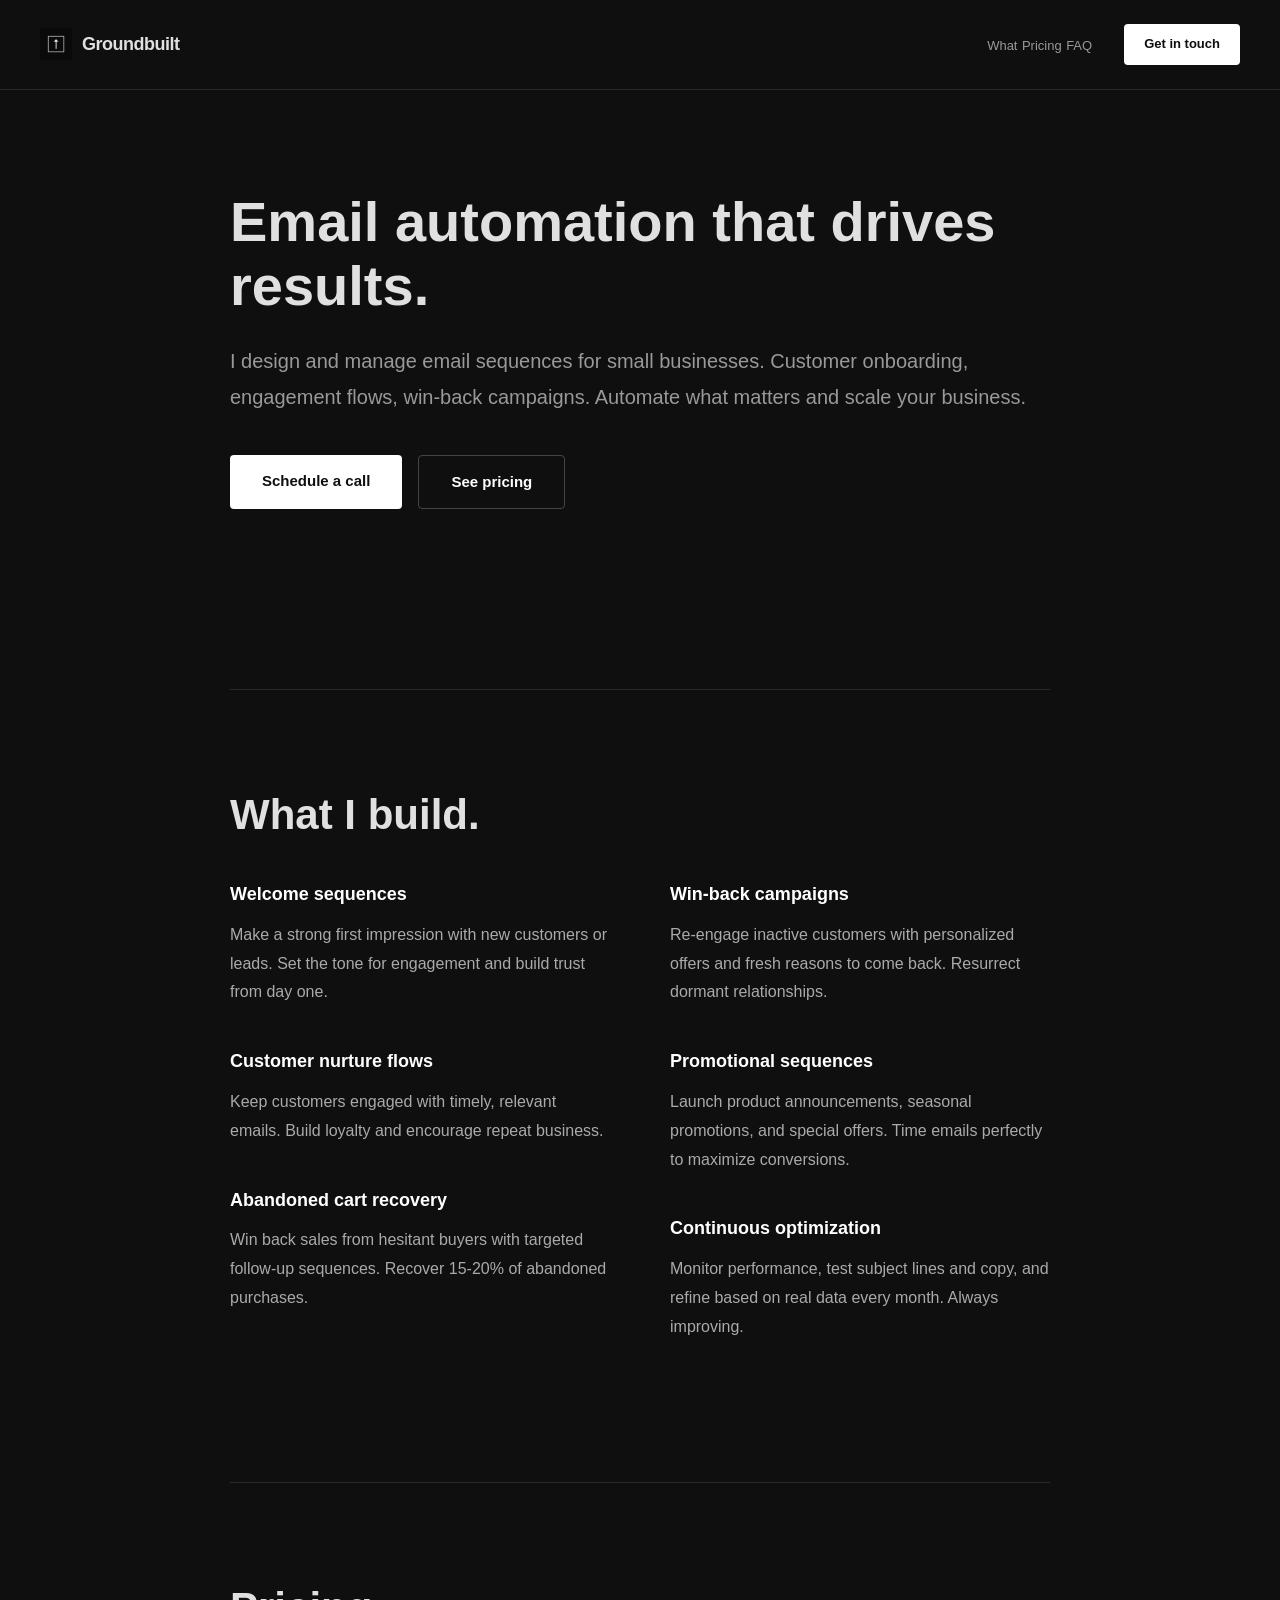
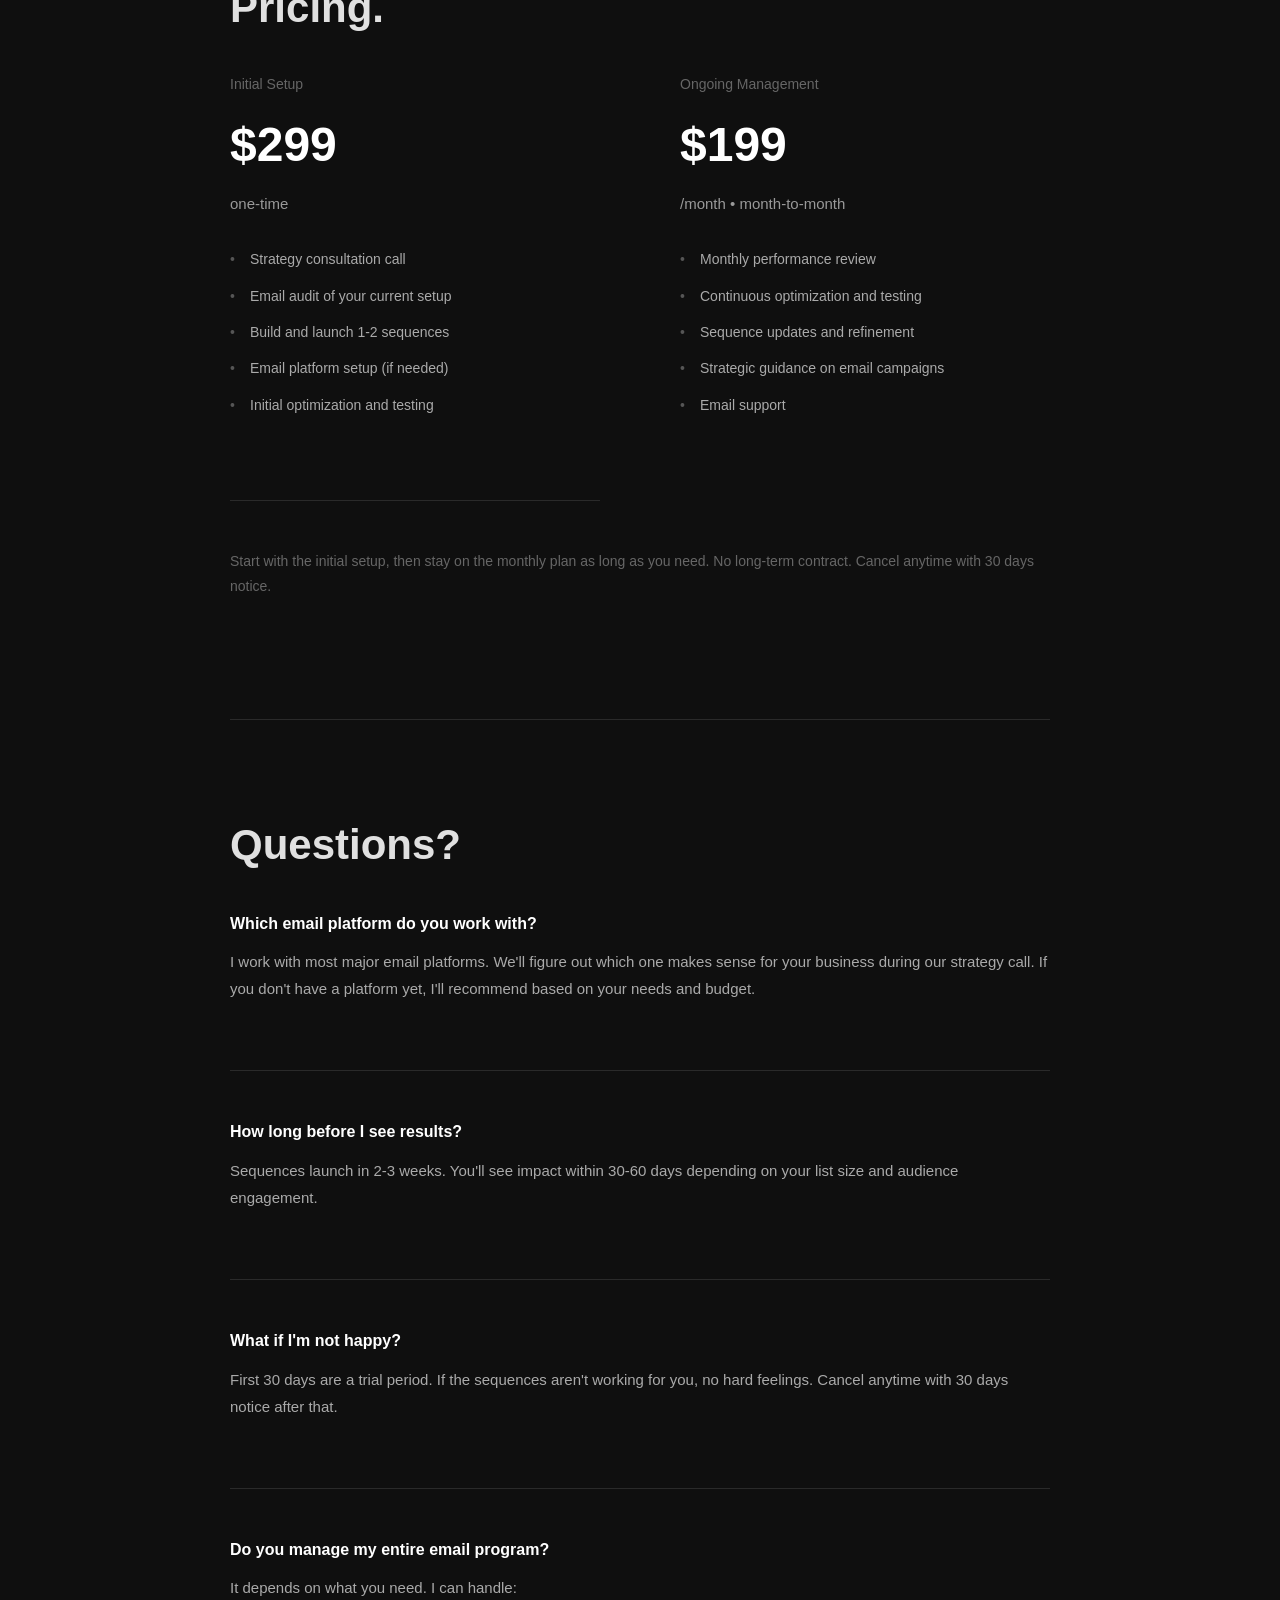
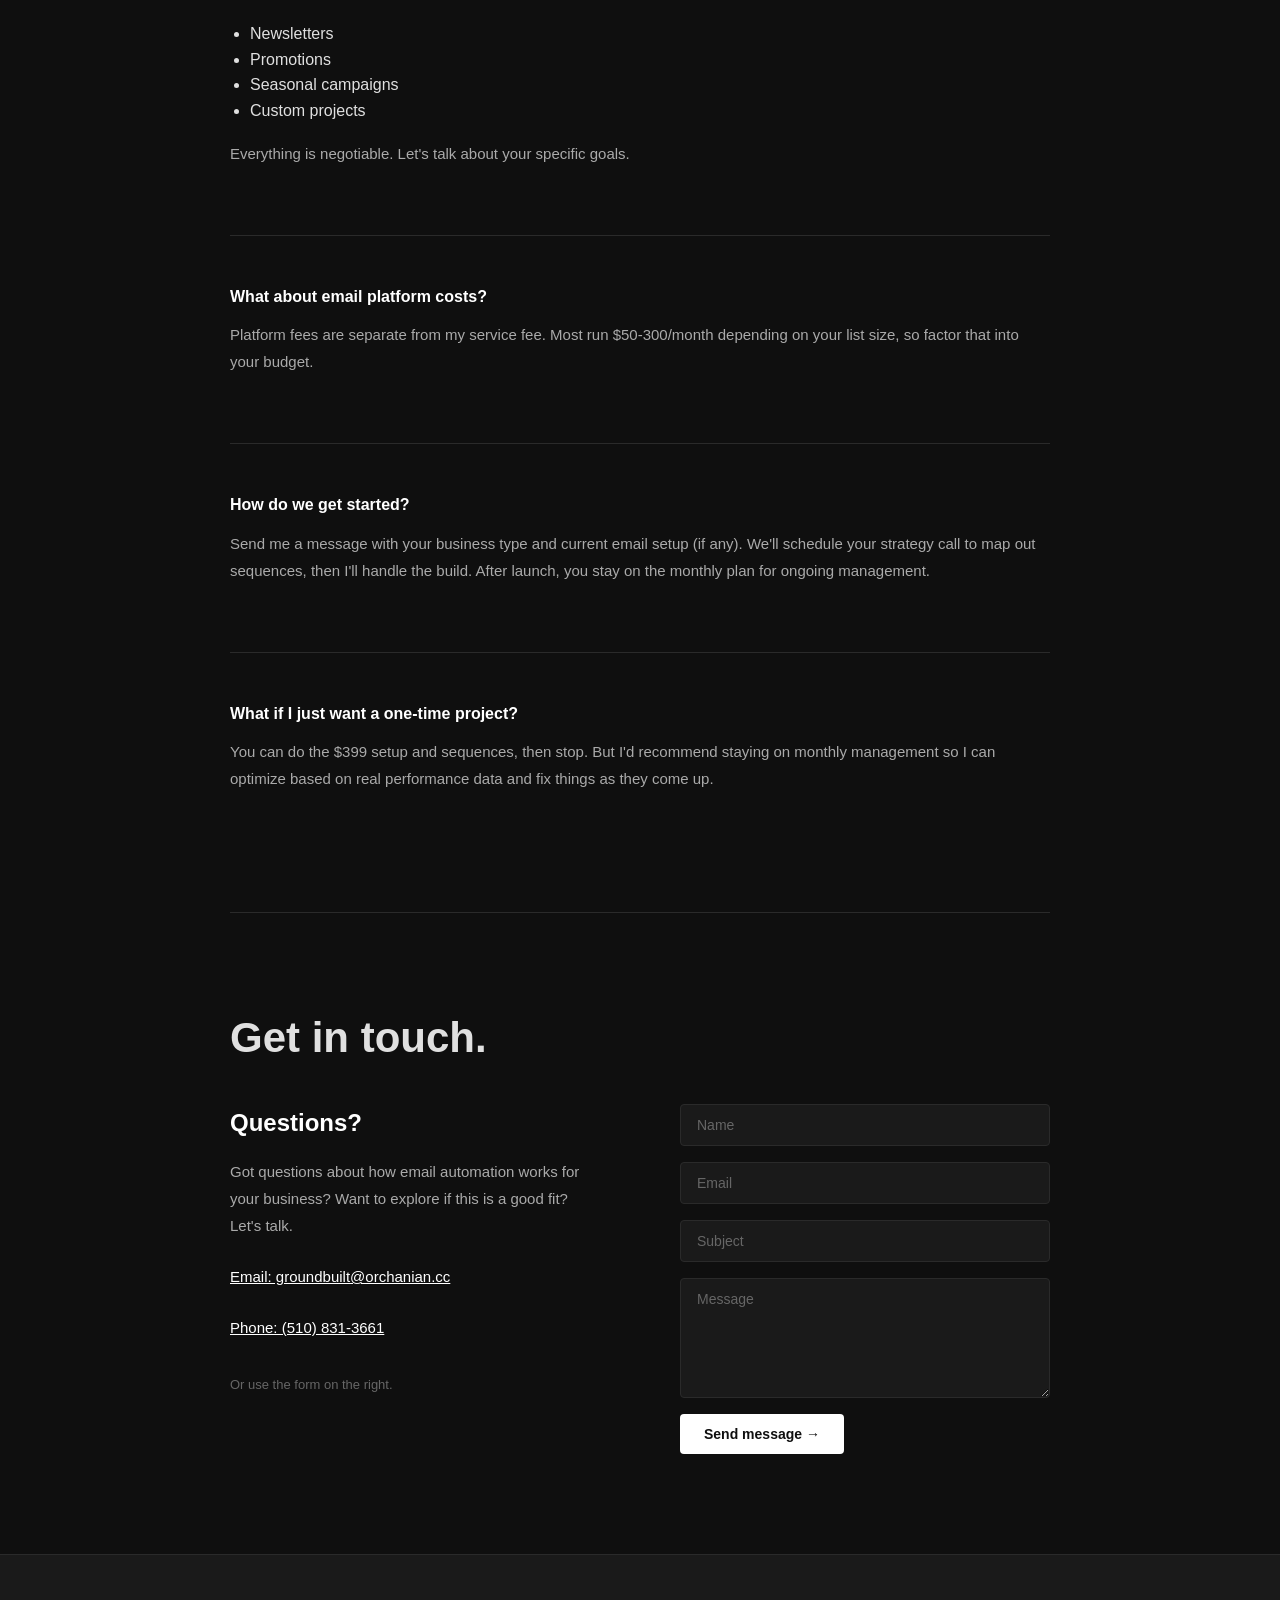
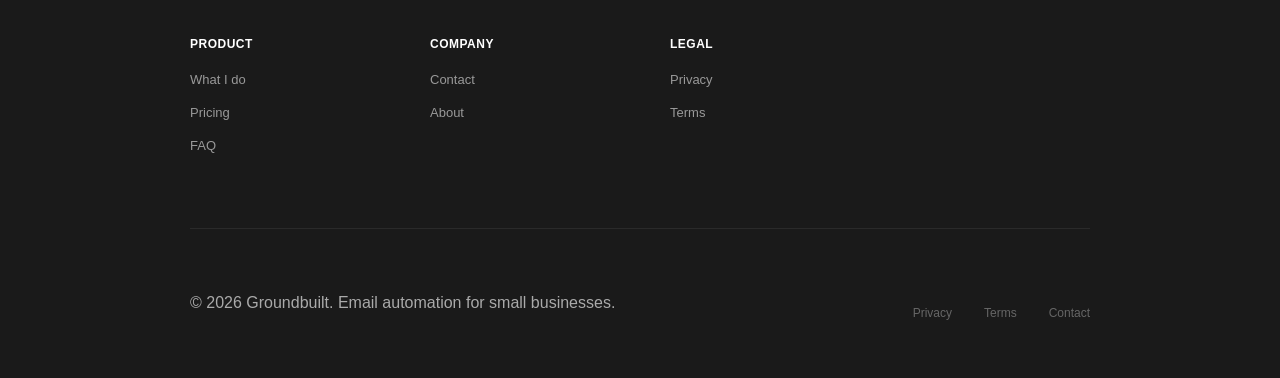
==== index.html @ ca977187 "Update index.html" ====
<!DOCTYPE html>
<html lang="en">
<head>
    <meta charset="UTF-8">
    <meta name="viewport" content="width=device-width, initial-scale=1.0">
    <title>Groundbuilt</title>
    <link rel="icon" type="image/png" sizes="any" href="[data-uri]">
    <link rel="icon" type="image/png" sizes="32x32" href="[data-uri]">
    <link rel="icon" type="image/png" sizes="192x192" href="[data-uri]">
    <link rel="apple-touch-icon" href="[data-uri]">

    
    
    
    
    <style>
        * {
            margin: 0;
            padding: 0;
            box-sizing: border-box;
        }

        html, body {
            height: 100%;
        }

        body {
            font-family: -apple-system, BlinkMacSystemFont, 'Segoe UI', sans-serif;
            line-height: 1.6;
            color: #e0e0e0;
            background: #0f0f0f;
        }

        header {
            padding: 24px 40px;
            display: flex;
            justify-content: space-between;
            align-items: center;
            border-bottom: 1px solid #2a2a2a;
            position: sticky;
            top: 0;
            background: #0f0f0f;
            z-index: 100;
        }

        .logo {
            display: flex;
            align-items: center;
            gap: 10px;
            font-size: 18px;
            font-weight: 700;
            letter-spacing: -0.5px;
        }

        .logo img {
            height: 32px;
            width: 32px;
            display: block;
        }

        .header-nav {
            display: flex;
            gap: 32px;
            align-items: center;
        }

        nav a {
            font-size: 13px;
            color: #999;
            text-decoration: none;
            transition: color 0.2s;
        }

        nav a:hover {
            color: #e0e0e0;
        }

        .cta-button {
            background: white;
            color: #0f0f0f;
            padding: 10px 20px;
            border-radius: 4px;
            text-decoration: none;
            font-weight: 600;
            font-size: 13px;
            cursor: pointer;
            border: none;
            transition: background 0.2s;
        }

        .cta-button:hover {
            background: #e0e0e0;
        }

        main {
            max-width: 900px;
            margin: 0 auto;
            padding: 0 40px;
        }

        section {
            padding: 100px 0;
        }

        section:not(:last-child) {
            border-bottom: 1px solid #2a2a2a;
        }

        h1 {
            font-size: 56px;
            line-height: 1.15;
            margin-bottom: 24px;
            font-weight: 700;
        }

        h2 {
            font-size: 42px;
            line-height: 1.2;
            margin-bottom: 40px;
            font-weight: 700;
        }

        h3 {
            font-size: 18px;
            font-weight: 600;
            margin-bottom: 12px;
            color: white;
        }

        p {
            font-size: 16px;
            color: #aaa;
            margin-bottom: 20px;
            line-height: 1.8;
        }

        .hero p {
            font-size: 20px;
            max-width: 800px;
            margin-bottom: 40px;
            color: #999;
        }

        .button-group {
            display: flex;
            gap: 16px;
            margin-bottom: 80px;
        }

        .btn-primary {
            background: white;
            color: #0f0f0f;
            padding: 14px 32px;
            border-radius: 4px;
            text-decoration: none;
            font-weight: 600;
            font-size: 15px;
            border: none;
            cursor: pointer;
            transition: background 0.2s;
        }

        .btn-primary:hover {
            background: #e0e0e0;
        }

        .btn-secondary {
            background: transparent;
            color: white;
            padding: 14px 32px;
            border-radius: 4px;
            text-decoration: none;
            font-weight: 600;
            font-size: 15px;
            border: 1px solid #444;
            cursor: pointer;
            transition: border-color 0.2s;
        }

        .btn-secondary:hover {
            border-color: #e0e0e0;
        }

        .services-grid {
            display: grid;
            grid-template-columns: 1fr 1fr;
            gap: 60px;
        }

        .service-item {
            margin-bottom: 40px;
        }

        .service-item strong {
            color: white;
        }

        .pricing-grid {
            display: grid;
            grid-template-columns: 1fr 1fr;
            gap: 80px;
        }

        .pricing-card {
            padding-bottom: 60px;
            border-bottom: 1px solid #2a2a2a;
        }

        .pricing-card:last-child {
            border-bottom: none;
            padding-bottom: 0;
        }

        .price-label {
            font-size: 14px;
            color: #666;
            font-weight: 500;
            margin-bottom: 12px;
        }

        .price {
            font-size: 48px;
            font-weight: 700;
            color: white;
            margin-bottom: 8px;
        }

        .price-period {
            font-size: 15px;
            color: #999;
            margin-bottom: 32px;
        }

        .pricing-card ul {
            list-style: none;
            margin-bottom: 24px;
        }

        .pricing-card li {
            font-size: 14px;
            color: #aaa;
            margin-bottom: 14px;
            padding-left: 20px;
            position: relative;
        }

        .pricing-card li:before {
            content: "•";
            position: absolute;
            left: 0;
            color: #555;
        }

        .faq-grid {
            display: grid;
            gap: 48px;
        }

        .faq-item {
            padding-bottom: 48px;
            border-bottom: 1px solid #2a2a2a;
        }

        .faq-item:last-child {
            border-bottom: none;
            padding-bottom: 0;
        }

        .faq-item strong {
            color: white;
            font-size: 16px;
            font-weight: 600;
        }

        .faq-item p {
            margin-top: 12px;
            font-size: 15px;
        }

        .contact-wrapper {
            display: grid;
            grid-template-columns: 1fr 1fr;
            gap: 80px;
            align-items: start;
        }

        .contact-text h3 {
            font-size: 24px;
            margin-bottom: 16px;
        }

        .contact-text p {
            font-size: 15px;
            color: #aaa;
            margin-bottom: 24px;
        }

        .contact-email {
            display: inline-block;
            color: white;
            text-decoration: underline;
            font-weight: 500;
            cursor: pointer;
        }

        form {
            display: grid;
            gap: 16px;
        }

        form input,
        form textarea {
            background: #1a1a1a;
            border: 1px solid #2a2a2a;
            color: #e0e0e0;
            padding: 12px 16px;
            border-radius: 4px;
            font-family: inherit;
            font-size: 14px;
        }

        form input::placeholder,
        form textarea::placeholder {
            color: #666;
        }

        form textarea {
            resize: vertical;
            min-height: 120px;
        }

        .form-submit {
            background: white;
            color: #0f0f0f;
            padding: 12px 24px;
            border: none;
            border-radius: 4px;
            font-weight: 600;
            cursor: pointer;
            transition: background 0.2s;
            width: fit-content;
            font-size: 14px;
        }

        .form-submit:hover {
            background: #e0e0e0;
        }

        footer {
            background: #1a1a1a;
            border-top: 1px solid #2a2a2a;
            padding: 80px 40px 40px;
        }

        .footer-wrapper {
            max-width: 900px;
            margin: 0 auto;
        }

        .footer-nav {
            display: grid;
            grid-template-columns: repeat(4, 1fr);
            gap: 60px;
            margin-bottom: 60px;
            padding-bottom: 60px;
            border-bottom: 1px solid #2a2a2a;
        }

        .footer-section h4 {
            font-size: 12px;
            font-weight: 600;
            color: white;
            margin-bottom: 16px;
            text-transform: uppercase;
            letter-spacing: 0.5px;
        }

        .footer-section ul {
            list-style: none;
        }

        .footer-section a {
            font-size: 13px;
            color: #999;
            text-decoration: none;
            display: block;
            margin-bottom: 12px;
            transition: color 0.2s;
        }

        .footer-section a:hover {
            color: #e0e0e0;
        }

        .footer-bottom {
            display: flex;
            justify-content: space-between;
            align-items: center;
            font-size: 12px;
            color: #666;
        }

        .footer-links {
            display: flex;
            gap: 32px;
        }

        .footer-links a {
            color: #666;
            text-decoration: none;
            font-size: 12px;
            transition: color 0.2s;
        }

        .footer-links a:hover {
            color: #999;
        }

        @media (max-width: 768px) {
            main {
                padding: 0 20px;
            }

            h1 {
                font-size: 36px;
            }

            h2 {
                font-size: 28px;
            }

            section {
                padding: 60px 0;
            }

            .services-grid,
            .pricing-grid,
            .contact-wrapper {
                grid-template-columns: 1fr;
                gap: 40px;
            }

            .button-group {
                flex-direction: column;
            }

            .header-nav {
                flex-direction: column;
                gap: 16px;
            }

            header {
                flex-direction: column;
                gap: 16px;
            }

            .footer-nav {
                grid-template-columns: repeat(2, 1fr);
                gap: 40px;
            }

            .footer-bottom {
                flex-direction: column;
                gap: 16px;
                text-align: center;
            }
        }
    </style>
</head>
<body>
    <header>
        <a class="logo" href="#hero" style="color:inherit;text-decoration:none"><img src="[data-uri]" alt="Groundbuilt logo"><span>Groundbuilt</span></a>
        <div class="header-nav">
            <nav>
                <a href="#what">What</a>
                <a href="#pricing">Pricing</a>
                <a href="#faq">FAQ</a>
            </nav>
            <a href="mailto:groundbuilt@orchanian.cc" class="cta-button">Get in touch</a>
        </div>
    </header>

    <main>
        <section class="hero" id="hero">
            <h1>Email automation that drives results.</h1>
            <p>I design and manage email sequences for small businesses. Customer onboarding, engagement flows, win-back campaigns. Automate what matters and scale your business.</p>
            <div class="button-group">
                <a href="#contact" class="btn-primary">Schedule a call</a>
                <a href="#pricing" class="btn-secondary">See pricing</a>
            </div>
        </section>

        <section id="what">
            <h2>What I build.</h2>
            <div class="services-grid">
                <div>
                    <div class="service-item">
                        <h3>Welcome sequences</h3>
                        <p>Make a strong first impression with new customers or leads. Set the tone for engagement and build trust from day one.</p>
                    </div>
                    <div class="service-item">
                        <h3>Customer nurture flows</h3>
                        <p>Keep customers engaged with timely, relevant emails. Build loyalty and encourage repeat business.</p>
                    </div>
                    <div class="service-item">
                        <h3>Abandoned cart recovery</h3>
                        <p>Win back sales from hesitant buyers with targeted follow-up sequences. Recover 15-20% of abandoned purchases.</p>
                    </div>
                </div>
                <div>
                    <div class="service-item">
                        <h3>Win-back campaigns</h3>
                        <p>Re-engage inactive customers with personalized offers and fresh reasons to come back. Resurrect dormant relationships.</p>
                    </div>
                    <div class="service-item">
                        <h3>Promotional sequences</h3>
                        <p>Launch product announcements, seasonal promotions, and special offers. Time emails perfectly to maximize conversions.</p>
                    </div>
                    <div class="service-item">
                        <h3>Continuous optimization</h3>
                        <p>Monitor performance, test subject lines and copy, and refine based on real data every month. Always improving.</p>
                    </div>
                </div>
            </div>
        </section>

        <section id="pricing">
            <h2>Pricing.</h2>
            <div class="pricing-grid">
                <div class="pricing-card">
                    <div class="price-label">Initial Setup</div>
                    <div class="price">$299</div>
                    <div class="price-period">one-time</div>
                    <ul>
                        <li>Strategy consultation call</li>
                        <li>Email audit of your current setup</li>
                        <li>Build and launch 1-2 sequences</li>
                        <li>Email platform setup (if needed)</li>
                        <li>Initial optimization and testing</li>
                    </ul>
                </div>
                <div class="pricing-card">
                    <div class="price-label">Ongoing Management</div>
                    <div class="price">$199</div>
                    <div class="price-period">/month • month-to-month</div>
                    <ul>
                        <li>Monthly performance review</li>
                        <li>Continuous optimization and testing</li>
                        <li>Sequence updates and refinement</li>
                        <li>Strategic guidance on email campaigns</li>
                        <li>Email support</li>
                    </ul>
                </div>
            </div>
            <p style="margin-top: 48px; font-size: 14px; color: #666;">Start with the initial setup, then stay on the monthly plan as long as you need. No long-term contract. Cancel anytime with 30 days notice.</p>
        </section>

        <section id="faq">
            <h2>Questions?</h2>
            <div class="faq-grid">
                <div class="faq-item">
                    <strong>Which email platform do you work with?</strong>
                    <p>I work with most major email platforms. We'll figure out which one makes sense for your business during our strategy call. If you don't have a platform yet, I'll recommend based on your needs and budget.</p>
                </div>
                <div class="faq-item">
                    <strong>How long before I see results?</strong>
                    <p>Sequences launch in 2-3 weeks. You'll see impact within 30-60 days depending on your list size and audience engagement.</p>
                </div>
                <div class="faq-item">
                    <strong>What if I'm not happy?</strong>
                    <p>First 30 days are a trial period. If the sequences aren't working for you, no hard feelings. Cancel anytime with 30 days notice after that.</p>
                </div>
                <div class="faq-item">
                    <strong>Do you manage my entire email program?</strong>
                    <p>It depends on what you need. I can handle:</p>
                    <ul style="margin-left: 20px; margin-bottom: 16px;">
                        <li>Newsletters</li>
                        <li>Promotions</li>
                        <li>Seasonal campaigns</li>
                        <li>Custom projects</li>
                    </ul>
                    <p>Everything is negotiable. Let's talk about your specific goals.</p>
                </div>
                <div class="faq-item">
                    <strong>What about email platform costs?</strong>
                    <p>Platform fees are separate from my service fee. Most run $50-300/month depending on your list size, so factor that into your budget.</p>
                </div>
                <div class="faq-item">
                    <strong>How do we get started?</strong>
                    <p>Send me a message with your business type and current email setup (if any). We'll schedule your strategy call to map out sequences, then I'll handle the build. After launch, you stay on the monthly plan for ongoing management.</p>
                </div>
                <div class="faq-item">
                    <strong>What if I just want a one-time project?</strong>
                    <p>You can do the $399 setup and sequences, then stop. But I'd recommend staying on monthly management so I can optimize based on real performance data and fix things as they come up.</p>
                </div>
            </div>
        </section>

        <section id="contact">
            <h2>Get in touch.</h2>
            <div class="contact-wrapper">
                <div class="contact-text">
                    <h3>Questions?</h3>
                    <p>Got questions about how email automation works for your business? Want to explore if this is a good fit? Let's talk.</p>
                    <p><a href="mailto:groundbuilt@orchanian.cc" class="contact-email">Email: groundbuilt@orchanian.cc</a></p>
                    <p><a href="tel:+15108313661" class="contact-email">Phone: (510) 831-3661</a></p>
                    <p style="margin-top: 32px; font-size: 13px; color: #666;">Or use the form on the right.</p>
                </div>
                <form>
                    <input type="text" name="name" placeholder="Name" required>
                    <input type="email" name="email" placeholder="Email" required>
                    <input type="text" name="subject" placeholder="Subject" required>
                    <textarea name="message" placeholder="Message" required></textarea>
                    <button type="submit" class="form-submit">Send message →</button>
                </form>
            </div>
        </section>
    </main>

    <footer>
        <div class="footer-wrapper">
            <div class="footer-nav">
                <div class="footer-section">
                    <h4>Product</h4>
                    <ul>
                        <li><a href="#what">What I do</a></li>
                        <li><a href="#pricing">Pricing</a></li>
                        <li><a href="#faq">FAQ</a></li>
                    </ul>
                </div>
                <div class="footer-section">
                    <h4>Company</h4>
                    <ul>
                        <li><a href="#contact">Contact</a></li>
                        <li><a href="#">About</a></li>
                    </ul>
                </div>
                <div class="footer-section">
                    <h4>Legal</h4>
                    <ul>
                        <li><a href="#">Privacy</a></li>
                        <li><a href="#">Terms</a></li>
                    </ul>
                </div>
            </div>
            <div class="footer-bottom">
                <p>© 2026 Groundbuilt. Email automation for small businesses.</p>
                <div class="footer-links">
                    <a href="#">Privacy</a>
                    <a href="#">Terms</a>
                    <a href="#contact">Contact</a>
                </div>
            </div>
        </div>
    </footer>
</body>
</html>
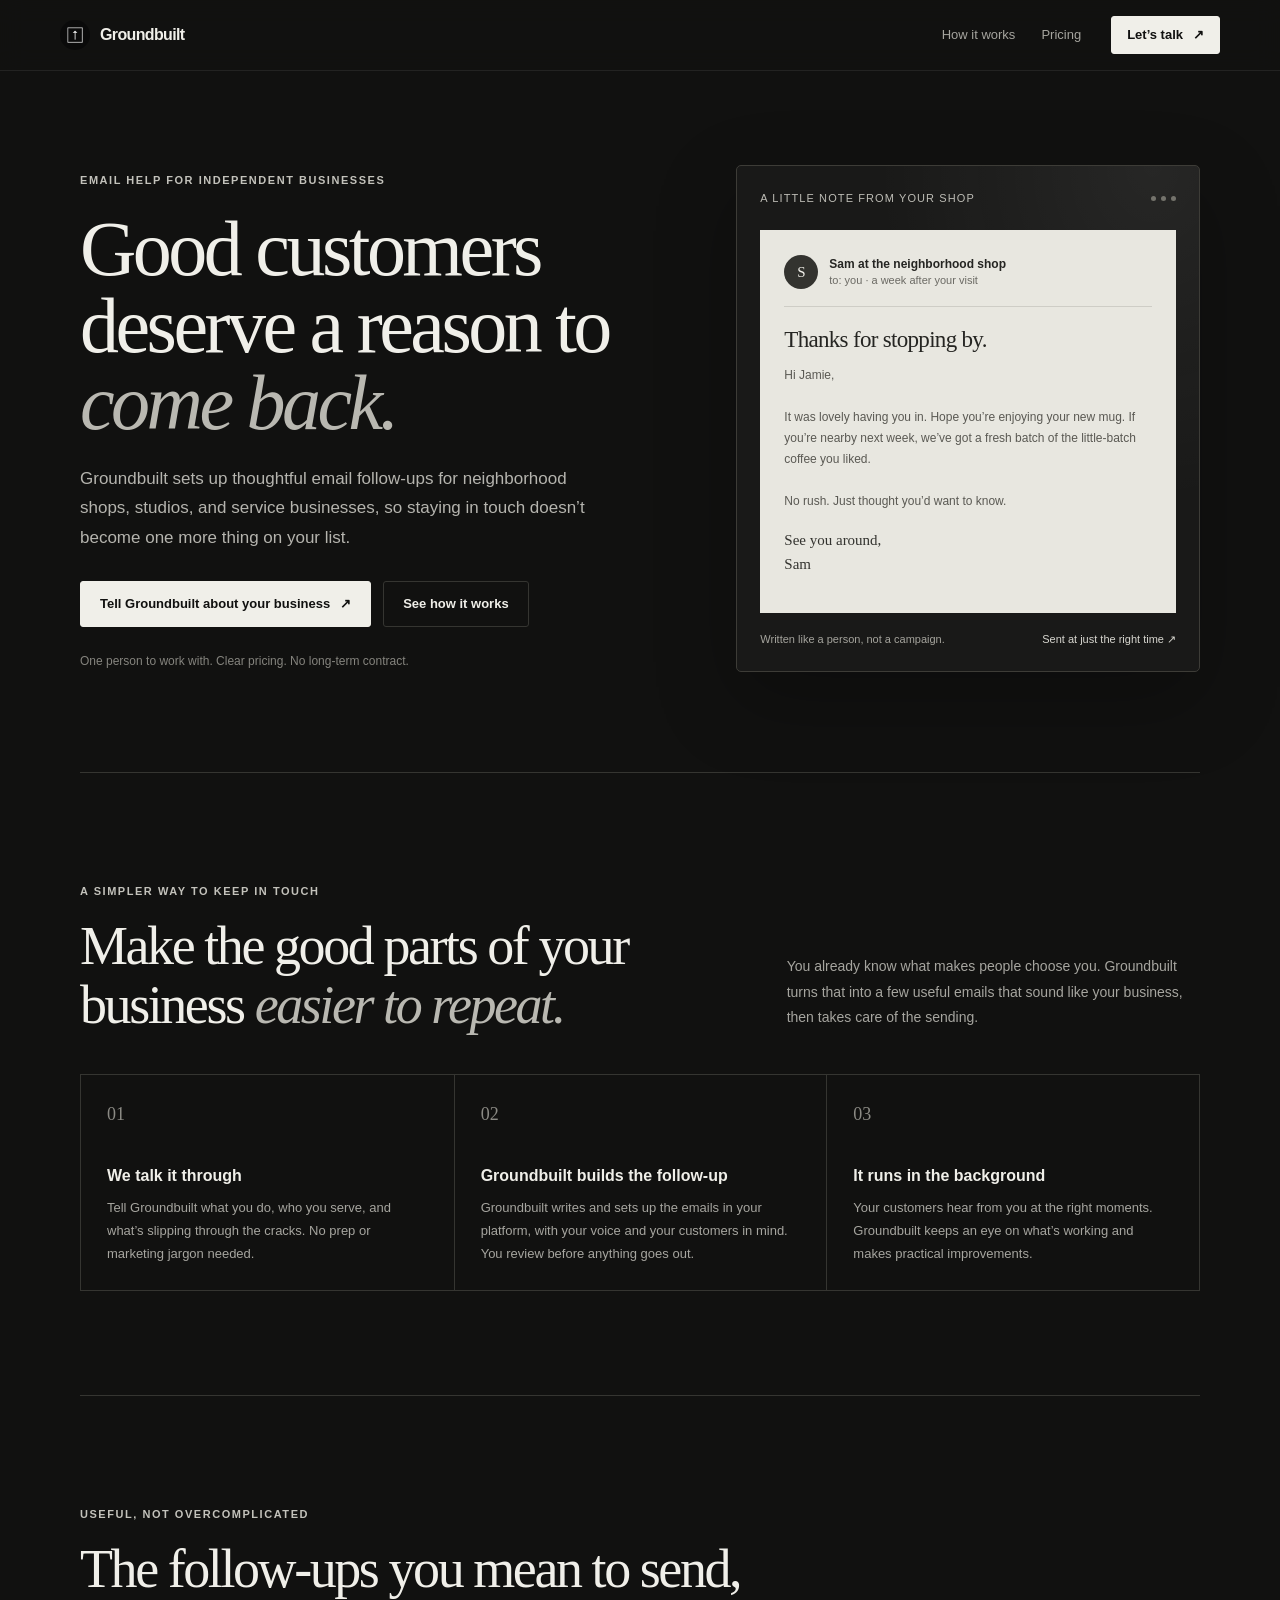
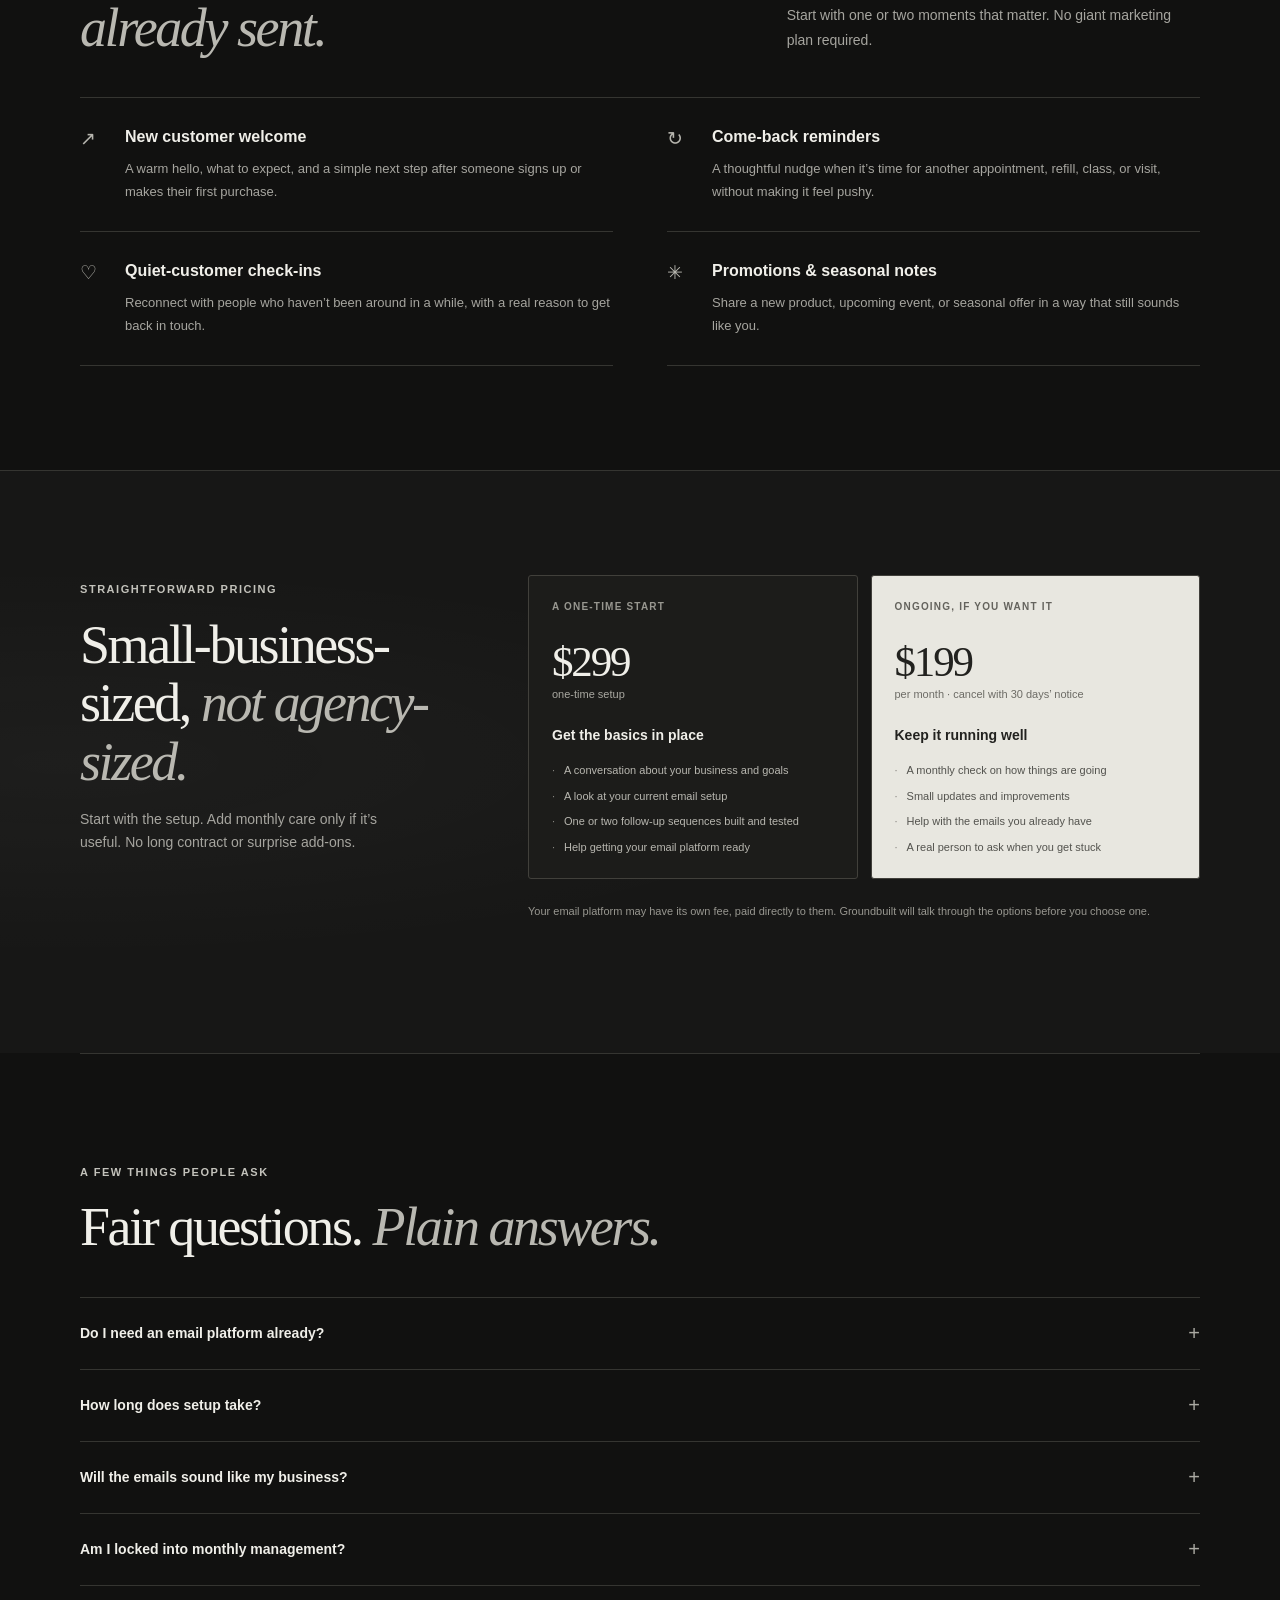
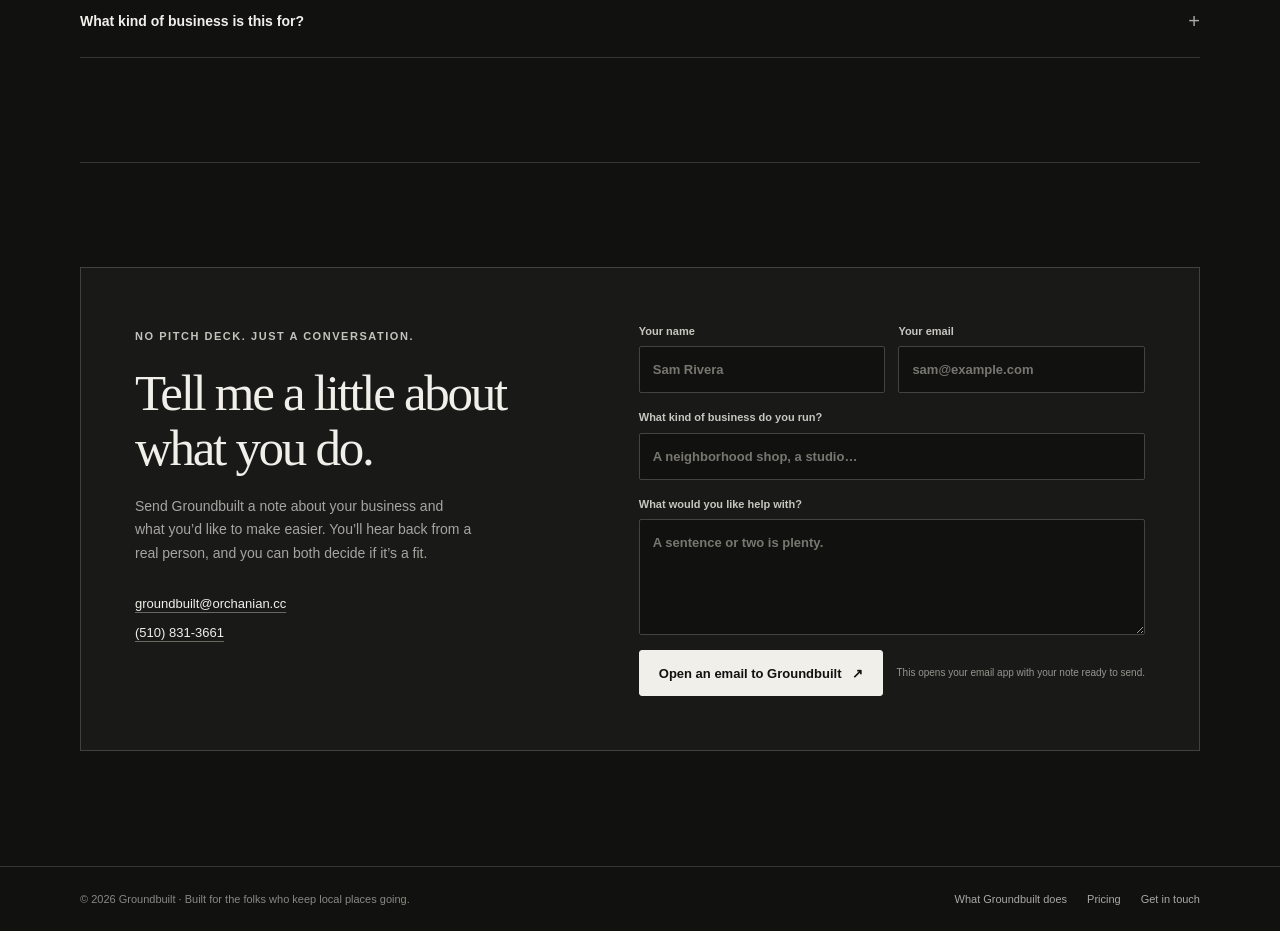
==== commit 951b2f62: "my site needs to be revamped and impvored and look less ai like and actually show its purpose, just " ====
--- a/index.html
+++ b/index.html
@@ -2,656 +2,1133 @@
 <html lang="en">
 <head>
     <meta charset="UTF-8">
-    <meta name="viewport" content="width=device-width, initial-scale=1.0">
-    <title>Groundbuilt</title>
-    <link rel="icon" type="image/png" sizes="any" href="[data-uri]">
-    <link rel="icon" type="image/png" sizes="32x32" href="[data-uri]">
-    <link rel="icon" type="image/png" sizes="192x192" href="[data-uri]">
-    <link rel="apple-touch-icon" href="[data-uri]">
-
-    
-    
-    
-    
+    <meta name="viewport" content="width=device-width, initial-scale=1">
+    <meta name="description" content="Thoughtful, practical email follow-ups for independent shops, studios, and service businesses. Built and managed by a real person.">
+    <meta name="theme-color" content="#111110">
+    <title>Groundbuilt: email that brings customers back</title>
+    <link rel="icon" type="image/png" href="groundbuilt_pfp.png">
     <style>
+        :root {
+            color-scheme: dark;
+            --ink: #111110;
+            --panel: #191918;
+            --panel-light: #222220;
+            --paper: #f0efe9;
+            --muted: #a6a59f;
+            --line: #353531;
+            --soft-line: #d8d7d0;
+            --serif: Georgia, "Times New Roman", serif;
+            --sans: -apple-system, BlinkMacSystemFont, "Segoe UI", sans-serif;
+        }
+
         * {
+            box-sizing: border-box;
+        }
+
+        html {
+            scroll-behavior: smooth;
+            scroll-padding-top: 96px;
+        }
+
+        body {
+            margin: 0;
+            background: var(--ink);
+            color: var(--paper);
+            font-family: var(--sans);
+            font-size: 16px;
+            line-height: 1.65;
+            -webkit-font-smoothing: antialiased;
+        }
+
+        a {
+            color: inherit;
+        }
+
+        a:focus-visible,
+        button:focus-visible,
+        input:focus-visible,
+        textarea:focus-visible {
+            outline: 2px solid var(--paper);
+            outline-offset: 4px;
+        }
+
+        .site-header {
+            position: sticky;
+            top: 0;
+            z-index: 10;
+            display: flex;
+            align-items: center;
+            justify-content: space-between;
+            gap: 28px;
+            padding: 16px max(28px, calc((100vw - 1160px) / 2));
+            border-bottom: 1px solid rgb(255 255 255 / 8%);
+            background: rgb(17 17 16 / 94%);
+            backdrop-filter: blur(12px);
+        }
+
+        .brand {
+            display: inline-flex;
+            align-items: center;
+            gap: 10px;
+            font-size: 16px;
+            font-weight: 700;
+            letter-spacing: -0.04em;
+            text-decoration: none;
+        }
+
+        .brand img {
+            display: block;
+            width: 30px;
+            height: 30px;
+            border-radius: 50%;
+        }
+
+        .header-right,
+        .main-nav {
+            display: flex;
+            align-items: center;
+        }
+
+        .header-right {
+            gap: 30px;
+        }
+
+        .main-nav {
+            gap: 26px;
+        }
+
+        .main-nav a,
+        .text-link {
+            color: var(--muted);
+            font-size: 13px;
+            text-decoration: none;
+            transition: color 160ms ease;
+        }
+
+        .main-nav a:hover,
+        .text-link:hover {
+            color: var(--paper);
+        }
+
+        .header-cta,
+        .button {
+            display: inline-flex;
+            align-items: center;
+            justify-content: center;
+            gap: 10px;
+            min-height: 46px;
+            padding: 0 19px;
+            border: 1px solid var(--paper);
+            border-radius: 3px;
+            background: var(--paper);
+            color: var(--ink);
+            font-size: 13px;
+            font-weight: 650;
+            text-decoration: none;
+            transition: background 160ms ease, color 160ms ease, transform 160ms ease;
+        }
+
+        .header-cta {
+            min-height: 38px;
+            padding: 0 15px;
+        }
+
+        .button:hover,
+        .header-cta:hover {
+            transform: translateY(-2px);
+            background: transparent;
+            color: var(--paper);
+        }
+
+        .button-secondary {
+            border-color: var(--line);
+            background: transparent;
+            color: var(--paper);
+        }
+
+        .button-secondary:hover {
+            border-color: var(--paper);
+        }
+
+        main {
+            overflow: hidden;
+        }
+
+        .wrap {
+            width: min(1120px, calc(100% - 56px));
+            margin: 0 auto;
+        }
+
+        .hero {
+            display: grid;
+            grid-template-columns: minmax(0, 1.1fr) minmax(340px, 0.9fr);
+            align-items: center;
+            gap: clamp(40px, 7vw, 96px);
+            min-height: 650px;
+            padding-top: 94px;
+            padding-bottom: 100px;
+        }
+
+        .eyebrow {
+            display: inline-block;
+            margin: 0 0 22px;
+            color: #c3c2bb;
+            font-size: 11px;
+            font-weight: 700;
+            letter-spacing: 0.14em;
+            line-height: 1.4;
+            text-transform: uppercase;
+        }
+
+        h1,
+        h2,
+        h3,
+        p {
+            margin-top: 0;
+        }
+
+        h1,
+        h2 {
+            font-family: var(--serif);
+            font-weight: 400;
+            letter-spacing: -0.045em;
+        }
+
+        h1 {
+            max-width: 660px;
+            margin-bottom: 22px;
+            font-size: clamp(48px, 6.2vw, 78px);
+            line-height: 0.99;
+        }
+
+        h1 em,
+        h2 em {
+            color: #b9b8b1;
+            font-weight: 400;
+        }
+
+        .hero-copy {
+            max-width: 540px;
+            margin-bottom: 28px;
+            color: #b5b4ae;
+            font-size: 17px;
+            line-height: 1.75;
+        }
+
+        .hero-actions {
+            display: flex;
+            flex-wrap: wrap;
+            gap: 12px;
+            margin-bottom: 25px;
+        }
+
+        .plain-note {
+            margin: 0;
+            color: #85847e;
+            font-size: 12px;
+        }
+
+        .inbox-scene {
+            position: relative;
+            padding: 23px;
+            border: 1px solid #3d3c37;
+            border-radius: 5px;
+            background:
+                radial-gradient(ellipse at 90% 0%, rgb(255 255 255 / 6%), transparent 47%),
+                var(--panel);
+            box-shadow: 0 28px 80px rgb(0 0 0 / 25%);
+        }
+
+        .scene-topline {
+            display: flex;
+            align-items: center;
+            justify-content: space-between;
+            gap: 15px;
+            margin-bottom: 23px;
+            color: #bdbcb5;
+            font-size: 11px;
+            letter-spacing: 0.1em;
+            text-transform: uppercase;
+        }
+
+        .scene-dots {
+            display: flex;
+            gap: 5px;
+        }
+
+        .scene-dots i {
+            width: 5px;
+            height: 5px;
+            border-radius: 50%;
+            background: #74736c;
+        }
+
+        .email-paper {
+            padding: 25px 24px 21px;
+            background: #e8e7e0;
+            color: #252522;
+        }
+
+        .email-from {
+            display: flex;
+            align-items: center;
+            gap: 11px;
+            padding-bottom: 17px;
+            border-bottom: 1px solid #cecdc6;
+        }
+
+        .sender-mark {
+            display: grid;
+            width: 34px;
+            height: 34px;
+            place-items: center;
+            border-radius: 50%;
+            background: #33332f;
+            color: #f0efe9;
+            font-family: var(--serif);
+            font-size: 15px;
+        }
+
+        .sender-copy {
+            display: grid;
+            font-size: 11px;
+            line-height: 1.4;
+        }
+
+        .sender-copy strong {
+            font-size: 12px;
+        }
+
+        .sender-copy span {
+            color: #6b6a64;
+        }
+
+        .email-subject {
+            margin: 19px 0 11px;
+            font-family: var(--serif);
+            font-size: 23px;
+            letter-spacing: -0.03em;
+            line-height: 1.2;
+        }
+
+        .email-body {
+            margin: 0;
+            color: #5a5953;
+            font-size: 12px;
+            line-height: 1.75;
+        }
+
+        .email-signoff {
+            margin-top: 16px;
+            color: #33332f;
+            font-family: var(--serif);
+            font-size: 15px;
+        }
+
+        .scene-caption {
+            display: flex;
+            justify-content: space-between;
+            gap: 15px;
+            margin: 17px 0 0;
+            color: #a5a49d;
+            font-size: 11px;
+        }
+
+        .scene-caption span:last-child {
+            color: #d8d7d0;
+        }
+
+        .section {
+            padding-top: 104px;
+            padding-bottom: 104px;
+            border-top: 1px solid var(--line);
+        }
+
+        .section-heading {
+            display: grid;
+            grid-template-columns: 1fr minmax(250px, 0.62fr);
+            align-items: end;
+            gap: 40px;
+            margin-bottom: 40px;
+        }
+
+        .section-heading .eyebrow {
+            grid-column: 1 / -1;
+            margin-bottom: -22px;
+        }
+
+        h2 {
+            max-width: 690px;
+            margin-bottom: 0;
+            font-size: clamp(38px, 4.3vw, 54px);
+            line-height: 1.08;
+        }
+
+        .section-intro {
+            margin: 0 0 4px;
+            color: var(--muted);
+            font-size: 14px;
+            line-height: 1.8;
+        }
+
+        .steps {
+            display: grid;
+            grid-template-columns: repeat(3, 1fr);
+            border: 1px solid var(--line);
+        }
+
+        .step {
+            min-height: 196px;
+            padding: 25px 26px;
+        }
+
+        .step + .step {
+            border-left: 1px solid var(--line);
+        }
+
+        .step-number {
+            display: block;
+            margin-bottom: 33px;
+            color: #8b8a84;
+            font-family: var(--serif);
+            font-size: 18px;
+        }
+
+        .step h3,
+        .service h3,
+        .price-card h3,
+        .contact-copy h3 {
+            margin-bottom: 8px;
+            font-size: 16px;
+            font-weight: 650;
+        }
+
+        .step p,
+        .service p {
+            margin-bottom: 0;
+            color: var(--muted);
+            font-size: 13px;
+            line-height: 1.75;
+        }
+
+        .services {
+            display: grid;
+            grid-template-columns: repeat(2, 1fr);
+            gap: 0 54px;
+            border-top: 1px solid var(--line);
+        }
+
+        .service {
+            display: grid;
+            grid-template-columns: 30px 1fr;
+            gap: 15px;
+            padding: 25px 0 27px;
+            border-bottom: 1px solid var(--line);
+        }
+
+        .service-mark {
+            color: #b6b5ae;
+            font-family: var(--serif);
+            font-size: 19px;
+        }
+
+        .service h3 {
+            margin-top: 1px;
+        }
+
+        .pricing-section {
+            background:
+                radial-gradient(ellipse at 5% 50%, rgb(255 255 255 / 3%), transparent 48%),
+                #171716;
+        }
+
+        .pricing-layout {
+            display: grid;
+            grid-template-columns: minmax(220px, 0.72fr) 1.28fr;
+            gap: 70px;
+            align-items: start;
+        }
+
+        .pricing-heading .eyebrow {
+            margin-bottom: 19px;
+        }
+
+        .pricing-heading h2 {
+            margin-bottom: 17px;
+        }
+
+        .pricing-heading p:last-child {
+            max-width: 340px;
+            margin-bottom: 0;
+            color: var(--muted);
+            font-size: 14px;
+        }
+
+        .price-cards {
+            display: grid;
+            grid-template-columns: repeat(2, 1fr);
+            gap: 13px;
+        }
+
+        .price-card {
+            padding: 23px;
+            border: 1px solid #41403b;
+            border-radius: 3px;
+            background: #1c1c1a;
+        }
+
+        .price-card.featured {
+            background: #e8e7e0;
+            color: #22221f;
+        }
+
+        .price-card .card-label {
+            margin-bottom: 25px;
+            color: #989790;
+            font-size: 10px;
+            font-weight: 700;
+            letter-spacing: 0.12em;
+            text-transform: uppercase;
+        }
+
+        .price-card.featured .card-label {
+            color: #64635d;
+        }
+
+        .price {
+            margin-bottom: 2px;
+            font-family: var(--serif);
+            font-size: 43px;
+            letter-spacing: -0.05em;
+            line-height: 1;
+        }
+
+        .price-period {
+            margin-bottom: 21px;
+            color: #aaa9a2;
+            font-size: 11px;
+        }
+
+        .featured .price-period {
+            color: #6d6c66;
+        }
+
+        .price-card h3 {
+            margin-bottom: 15px;
+            font-size: 14px;
+        }
+
+        .price-card ul {
+            display: grid;
+            gap: 9px;
             margin: 0;
             padding: 0;
-            box-sizing: border-box;
-        }
-
-        html, body {
-            height: 100%;
-        }
-
-        body {
-            font-family: -apple-system, BlinkMacSystemFont, 'Segoe UI', sans-serif;
-            line-height: 1.6;
-            color: #e0e0e0;
-            background: #0f0f0f;
-        }
-
-        header {
-            padding: 24px 40px;
+            list-style: none;
+        }
+
+        .price-card li {
             display: flex;
-            justify-content: space-between;
-            align-items: center;
-            border-bottom: 1px solid #2a2a2a;
-            position: sticky;
-            top: 0;
-            background: #0f0f0f;
-            z-index: 100;
-        }
-
-        .logo {
+            gap: 9px;
+            color: #b8b7b0;
+            font-size: 11px;
+            line-height: 1.5;
+        }
+
+        .featured li {
+            color: #53534e;
+        }
+
+        .price-card li::before {
+            content: "·";
+            color: #85847e;
+        }
+
+        .pricing-footnote {
+            grid-column: 2;
+            margin: -47px 0 0;
+            color: #989790;
+            font-size: 11px;
+        }
+
+        .faq-list {
+            border-top: 1px solid var(--line);
+        }
+
+        details {
+            border-bottom: 1px solid var(--line);
+        }
+
+        summary {
             display: flex;
             align-items: center;
-            gap: 10px;
-            font-size: 18px;
-            font-weight: 700;
-            letter-spacing: -0.5px;
-        }
-
-        .logo img {
-            height: 32px;
-            width: 32px;
-            display: block;
-        }
-
-        .header-nav {
+            justify-content: space-between;
+            gap: 20px;
+            padding: 19px 0;
+            cursor: pointer;
+            font-size: 14px;
+            font-weight: 600;
+            list-style: none;
+        }
+
+        summary::-webkit-details-marker {
+            display: none;
+        }
+
+        summary::after {
+            color: #aaa9a2;
+            content: "+";
+            font-size: 20px;
+            font-weight: 400;
+        }
+
+        details[open] summary::after {
+            content: "−";
+        }
+
+        details p {
+            max-width: 680px;
+            margin: -2px 0 20px;
+            color: var(--muted);
+            font-size: 13px;
+        }
+
+        .contact-section {
+            padding-bottom: 115px;
+        }
+
+        .contact-panel {
+            display: grid;
+            grid-template-columns: 0.9fr 1.1fr;
+            gap: clamp(35px, 7vw, 90px);
+            padding: clamp(26px, 5vw, 54px);
+            border: 1px solid #42413b;
+            background: var(--panel);
+        }
+
+        .contact-copy h2 {
+            margin-bottom: 19px;
+            font-size: clamp(38px, 4vw, 51px);
+        }
+
+        .contact-copy > p:not(.eyebrow) {
+            max-width: 340px;
+            margin-bottom: 23px;
+            color: var(--muted);
+            font-size: 14px;
+        }
+
+        .contact-details {
+            display: grid;
+            justify-items: start;
+            gap: 8px;
+            margin-top: 28px;
+        }
+
+        .contact-details a {
+            color: var(--paper);
+            font-size: 13px;
+            text-decoration-color: #686760;
+            text-underline-offset: 4px;
+        }
+
+        form {
+            display: grid;
+            gap: 15px;
+        }
+
+        .form-row {
+            display: grid;
+            grid-template-columns: repeat(2, 1fr);
+            gap: 13px;
+        }
+
+        label {
+            display: grid;
+            gap: 6px;
+            color: #c7c6bf;
+            font-size: 11px;
+            font-weight: 600;
+        }
+
+        input,
+        textarea {
+            width: 100%;
+            border: 1px solid #44433e;
+            border-radius: 2px;
+            padding: 12px 13px;
+            background: #111110;
+            color: var(--paper);
+            font: inherit;
+            font-size: 13px;
+        }
+
+        input::placeholder,
+        textarea::placeholder {
+            color: #77766f;
+        }
+
+        textarea {
+            min-height: 116px;
+            resize: vertical;
+        }
+
+        .form-actions {
             display: flex;
-            gap: 32px;
+            flex-wrap: wrap;
             align-items: center;
-        }
-
-        nav a {
-            font-size: 13px;
-            color: #999;
-            text-decoration: none;
-            transition: color 0.2s;
-        }
-
-        nav a:hover {
-            color: #e0e0e0;
-        }
-
-        .cta-button {
-            background: white;
-            color: #0f0f0f;
-            padding: 10px 20px;
-            border-radius: 4px;
-            text-decoration: none;
-            font-weight: 600;
-            font-size: 13px;
+            gap: 14px;
+        }
+
+        .form-actions .button {
             cursor: pointer;
-            border: none;
-            transition: background 0.2s;
-        }
-
-        .cta-button:hover {
-            background: #e0e0e0;
-        }
-
-        main {
-            max-width: 900px;
-            margin: 0 auto;
-            padding: 0 40px;
-        }
-
-        section {
-            padding: 100px 0;
-        }
-
-        section:not(:last-child) {
-            border-bottom: 1px solid #2a2a2a;
-        }
-
-        h1 {
-            font-size: 56px;
-            line-height: 1.15;
-            margin-bottom: 24px;
-            font-weight: 700;
-        }
-
-        h2 {
-            font-size: 42px;
-            line-height: 1.2;
-            margin-bottom: 40px;
-            font-weight: 700;
-        }
-
-        h3 {
-            font-size: 18px;
-            font-weight: 600;
-            margin-bottom: 12px;
-            color: white;
-        }
-
-        p {
-            font-size: 16px;
-            color: #aaa;
-            margin-bottom: 20px;
-            line-height: 1.8;
-        }
-
-        .hero p {
-            font-size: 20px;
-            max-width: 800px;
-            margin-bottom: 40px;
-            color: #999;
-        }
-
-        .button-group {
+        }
+
+        .form-note {
+            margin: 0;
+            color: #96958e;
+            font-size: 10px;
+        }
+
+        .site-footer {
+            border-top: 1px solid var(--line);
+            padding: 23px 0;
+        }
+
+        .footer-inner {
             display: flex;
-            gap: 16px;
-            margin-bottom: 80px;
-        }
-
-        .btn-primary {
-            background: white;
-            color: #0f0f0f;
-            padding: 14px 32px;
-            border-radius: 4px;
-            text-decoration: none;
-            font-weight: 600;
-            font-size: 15px;
-            border: none;
-            cursor: pointer;
-            transition: background 0.2s;
-        }
-
-        .btn-primary:hover {
-            background: #e0e0e0;
-        }
-
-        .btn-secondary {
-            background: transparent;
-            color: white;
-            padding: 14px 32px;
-            border-radius: 4px;
-            text-decoration: none;
-            font-weight: 600;
-            font-size: 15px;
-            border: 1px solid #444;
-            cursor: pointer;
-            transition: border-color 0.2s;
-        }
-
-        .btn-secondary:hover {
-            border-color: #e0e0e0;
-        }
-
-        .services-grid {
-            display: grid;
-            grid-template-columns: 1fr 1fr;
-            gap: 60px;
-        }
-
-        .service-item {
-            margin-bottom: 40px;
-        }
-
-        .service-item strong {
-            color: white;
-        }
-
-        .pricing-grid {
-            display: grid;
-            grid-template-columns: 1fr 1fr;
-            gap: 80px;
-        }
-
-        .pricing-card {
-            padding-bottom: 60px;
-            border-bottom: 1px solid #2a2a2a;
-        }
-
-        .pricing-card:last-child {
-            border-bottom: none;
-            padding-bottom: 0;
-        }
-
-        .price-label {
-            font-size: 14px;
-            color: #666;
-            font-weight: 500;
-            margin-bottom: 12px;
-        }
-
-        .price {
-            font-size: 48px;
-            font-weight: 700;
-            color: white;
-            margin-bottom: 8px;
-        }
-
-        .price-period {
-            font-size: 15px;
-            color: #999;
-            margin-bottom: 32px;
-        }
-
-        .pricing-card ul {
-            list-style: none;
-            margin-bottom: 24px;
-        }
-
-        .pricing-card li {
-            font-size: 14px;
-            color: #aaa;
-            margin-bottom: 14px;
-            padding-left: 20px;
-            position: relative;
-        }
-
-        .pricing-card li:before {
-            content: "•";
-            position: absolute;
-            left: 0;
-            color: #555;
-        }
-
-        .faq-grid {
-            display: grid;
-            gap: 48px;
-        }
-
-        .faq-item {
-            padding-bottom: 48px;
-            border-bottom: 1px solid #2a2a2a;
-        }
-
-        .faq-item:last-child {
-            border-bottom: none;
-            padding-bottom: 0;
-        }
-
-        .faq-item strong {
-            color: white;
-            font-size: 16px;
-            font-weight: 600;
-        }
-
-        .faq-item p {
-            margin-top: 12px;
-            font-size: 15px;
-        }
-
-        .contact-wrapper {
-            display: grid;
-            grid-template-columns: 1fr 1fr;
-            gap: 80px;
-            align-items: start;
-        }
-
-        .contact-text h3 {
-            font-size: 24px;
-            margin-bottom: 16px;
-        }
-
-        .contact-text p {
-            font-size: 15px;
-            color: #aaa;
-            margin-bottom: 24px;
-        }
-
-        .contact-email {
-            display: inline-block;
-            color: white;
-            text-decoration: underline;
-            font-weight: 500;
-            cursor: pointer;
-        }
-
-        form {
-            display: grid;
-            gap: 16px;
-        }
-
-        form input,
-        form textarea {
-            background: #1a1a1a;
-            border: 1px solid #2a2a2a;
-            color: #e0e0e0;
-            padding: 12px 16px;
-            border-radius: 4px;
-            font-family: inherit;
-            font-size: 14px;
-        }
-
-        form input::placeholder,
-        form textarea::placeholder {
-            color: #666;
-        }
-
-        form textarea {
-            resize: vertical;
-            min-height: 120px;
-        }
-
-        .form-submit {
-            background: white;
-            color: #0f0f0f;
-            padding: 12px 24px;
-            border: none;
-            border-radius: 4px;
-            font-weight: 600;
-            cursor: pointer;
-            transition: background 0.2s;
-            width: fit-content;
-            font-size: 14px;
-        }
-
-        .form-submit:hover {
-            background: #e0e0e0;
-        }
-
-        footer {
-            background: #1a1a1a;
-            border-top: 1px solid #2a2a2a;
-            padding: 80px 40px 40px;
-        }
-
-        .footer-wrapper {
-            max-width: 900px;
-            margin: 0 auto;
-        }
-
-        .footer-nav {
-            display: grid;
-            grid-template-columns: repeat(4, 1fr);
-            gap: 60px;
-            margin-bottom: 60px;
-            padding-bottom: 60px;
-            border-bottom: 1px solid #2a2a2a;
-        }
-
-        .footer-section h4 {
-            font-size: 12px;
-            font-weight: 600;
-            color: white;
-            margin-bottom: 16px;
-            text-transform: uppercase;
-            letter-spacing: 0.5px;
-        }
-
-        .footer-section ul {
-            list-style: none;
-        }
-
-        .footer-section a {
-            font-size: 13px;
-            color: #999;
-            text-decoration: none;
-            display: block;
-            margin-bottom: 12px;
-            transition: color 0.2s;
-        }
-
-        .footer-section a:hover {
-            color: #e0e0e0;
-        }
-
-        .footer-bottom {
-            display: flex;
+            align-items: center;
             justify-content: space-between;
-            align-items: center;
-            font-size: 12px;
-            color: #666;
+            gap: 20px;
+        }
+
+        .footer-inner p {
+            margin: 0;
+            color: #898881;
+            font-size: 11px;
         }
 
         .footer-links {
             display: flex;
-            gap: 32px;
+            gap: 20px;
         }
 
         .footer-links a {
-            color: #666;
+            color: #aaa9a2;
+            font-size: 11px;
             text-decoration: none;
-            font-size: 12px;
-            transition: color 0.2s;
-        }
-
-        .footer-links a:hover {
-            color: #999;
-        }
-
-        @media (max-width: 768px) {
-            main {
-                padding: 0 20px;
+        }
+
+        @media (max-width: 780px) {
+            .site-header {
+                padding-right: 22px;
+                padding-left: 22px;
+            }
+
+            .header-right {
+                gap: 18px;
+            }
+
+            .main-nav {
+                gap: 15px;
+            }
+
+            .hero {
+                grid-template-columns: 1fr;
+                gap: 44px;
+                min-height: auto;
+                padding-top: 76px;
+                padding-bottom: 76px;
+            }
+
+            .inbox-scene {
+                width: min(100%, 510px);
+                margin: 0 auto;
+            }
+
+            .section {
+                padding-top: 76px;
+                padding-bottom: 76px;
+            }
+
+            .pricing-layout {
+                grid-template-columns: 1fr;
+                gap: 33px;
+            }
+
+            .pricing-footnote {
+                grid-column: 1;
+                margin: -18px 0 0;
+            }
+        }
+
+        @media (max-width: 560px) {
+            html {
+                scroll-padding-top: 80px;
+            }
+
+            .wrap {
+                width: min(100% - 40px, 440px);
+            }
+
+            .site-header {
+                gap: 10px;
+                padding: 12px 20px;
+            }
+
+            .brand {
+                font-size: 14px;
+            }
+
+            .brand img {
+                width: 27px;
+                height: 27px;
+            }
+
+            .header-right {
+                gap: 13px;
+            }
+
+            .main-nav {
+                gap: 12px;
+            }
+
+            .main-nav a {
+                font-size: 11px;
+            }
+
+            .header-cta {
+                min-height: 34px;
+                padding: 0 10px;
+                font-size: 11px;
+            }
+
+            .hero {
+                padding-top: 66px;
+                padding-bottom: 65px;
             }
 
             h1 {
-                font-size: 36px;
-            }
-
-            h2 {
-                font-size: 28px;
-            }
-
-            section {
-                padding: 60px 0;
-            }
-
-            .services-grid,
-            .pricing-grid,
-            .contact-wrapper {
+                font-size: clamp(46px, 13vw, 65px);
+            }
+
+            .hero-copy {
+                font-size: 15px;
+            }
+
+            .hero-actions {
+                display: grid;
                 grid-template-columns: 1fr;
-                gap: 40px;
-            }
-
-            .button-group {
+                justify-items: start;
+            }
+
+            .inbox-scene {
+                padding: 15px;
+            }
+
+            .email-paper {
+                padding: 20px 17px 17px;
+            }
+
+            .section-heading {
+                grid-template-columns: 1fr;
+                gap: 17px;
+                margin-bottom: 29px;
+            }
+
+            .section-heading .eyebrow {
+                margin-bottom: -10px;
+            }
+
+            .steps,
+            .services,
+            .price-cards,
+            .contact-panel {
+                grid-template-columns: 1fr;
+            }
+
+            .step {
+                min-height: 0;
+                padding: 20px;
+            }
+
+            .step + .step {
+                border-top: 1px solid var(--line);
+                border-left: 0;
+            }
+
+            .step-number {
+                margin-bottom: 18px;
+            }
+
+            .services {
+                gap: 0;
+            }
+
+            .price-cards {
+                gap: 11px;
+            }
+
+            .pricing-footnote {
+                margin-top: -17px;
+            }
+
+            .contact-panel {
+                gap: 30px;
+                padding: 24px 19px;
+            }
+
+            .form-row {
+                grid-template-columns: 1fr;
+            }
+
+            .footer-inner {
+                align-items: flex-start;
                 flex-direction: column;
             }
-
-            .header-nav {
-                flex-direction: column;
-                gap: 16px;
-            }
-
-            header {
-                flex-direction: column;
-                gap: 16px;
-            }
-
-            .footer-nav {
-                grid-template-columns: repeat(2, 1fr);
-                gap: 40px;
-            }
-
-            .footer-bottom {
-                flex-direction: column;
-                gap: 16px;
-                text-align: center;
+        }
+
+        @media (prefers-reduced-motion: reduce) {
+            *,
+            *::before,
+            *::after {
+                scroll-behavior: auto !important;
+                transition-duration: 0.01ms !important;
             }
         }
     </style>
 </head>
 <body>
-    <header>
-        <a class="logo" href="#hero" style="color:inherit;text-decoration:none"><img src="[data-uri]" alt="Groundbuilt logo"><span>Groundbuilt</span></a>
-        <div class="header-nav">
-            <nav>
-                <a href="#what">What</a>
+    <header class="site-header">
+        <a class="brand" href="#top" aria-label="Groundbuilt home">
+            <img src="groundbuilt_pfp.png" alt="">
+            <span>Groundbuilt</span>
+        </a>
+        <div class="header-right">
+            <nav class="main-nav" aria-label="Main navigation">
+                <a href="#how-it-works">How it works</a>
                 <a href="#pricing">Pricing</a>
-                <a href="#faq">FAQ</a>
             </nav>
-            <a href="mailto:groundbuilt@orchanian.cc" class="cta-button">Get in touch</a>
+            <a class="header-cta" href="#contact">Let’s talk <span aria-hidden="true">↗</span></a>
         </div>
     </header>
 
-    <main>
-        <section class="hero" id="hero">
-            <h1>Email automation that drives results.</h1>
-            <p>I design and manage email sequences for small businesses. Customer onboarding, engagement flows, win-back campaigns. Automate what matters and scale your business.</p>
-            <div class="button-group">
-                <a href="#contact" class="btn-primary">Schedule a call</a>
-                <a href="#pricing" class="btn-secondary">See pricing</a>
+    <main id="top">
+        <div class="wrap">
+            <section class="hero" aria-labelledby="hero-title">
+                <div>
+                    <p class="eyebrow">Email help for independent businesses</p>
+                    <h1 id="hero-title">Good customers deserve a reason to <em>come back.</em></h1>
+                    <p class="hero-copy">Groundbuilt sets up thoughtful email follow-ups for neighborhood shops, studios, and service businesses, so staying in touch doesn’t become one more thing on your list.</p>
+                    <div class="hero-actions">
+                        <a class="button" href="#contact">Tell Groundbuilt about your business <span aria-hidden="true">↗</span></a>
+                        <a class="button button-secondary" href="#how-it-works">See how it works</a>
+                    </div>
+                    <p class="plain-note">One person to work with. Clear pricing. No long-term contract.</p>
+                </div>
+
+                <div class="inbox-scene" aria-label="Example of a friendly customer follow-up email">
+                    <div class="scene-topline">
+                        <span>A little note from your shop</span>
+                        <span class="scene-dots" aria-hidden="true"><i></i><i></i><i></i></span>
+                    </div>
+                    <div class="email-paper">
+                        <div class="email-from">
+                            <div class="sender-mark" aria-hidden="true">S</div>
+                            <div class="sender-copy">
+                                <strong>Sam at the neighborhood shop</strong>
+                                <span>to: you · a week after your visit</span>
+                            </div>
+                        </div>
+                        <h2 class="email-subject">Thanks for stopping by.</h2>
+                        <p class="email-body">Hi Jamie,<br><br>It was lovely having you in. Hope you’re enjoying your new mug. If you’re nearby next week, we’ve got a fresh batch of the little-batch coffee you liked.<br><br>No rush. Just thought you’d want to know.</p>
+                        <p class="email-signoff">See you around,<br>Sam</p>
+                    </div>
+                    <p class="scene-caption"><span>Written like a person, not a campaign.</span><span>Sent at just the right time ↗</span></p>
+                </div>
+            </section>
+
+            <section class="section" id="how-it-works">
+                <div class="section-heading">
+                    <p class="eyebrow">A simpler way to keep in touch</p>
+                    <h2>Make the good parts of your business <em>easier to repeat.</em></h2>
+                    <p class="section-intro">You already know what makes people choose you. Groundbuilt turns that into a few useful emails that sound like your business, then takes care of the sending.</p>
+                </div>
+                <div class="steps">
+                    <article class="step">
+                        <span class="step-number">01</span>
+                        <h3>We talk it through</h3>
+                        <p>Tell Groundbuilt what you do, who you serve, and what’s slipping through the cracks. No prep or marketing jargon needed.</p>
+                    </article>
+                    <article class="step">
+                        <span class="step-number">02</span>
+                        <h3>Groundbuilt builds the follow-up</h3>
+                        <p>Groundbuilt writes and sets up the emails in your platform, with your voice and your customers in mind. You review before anything goes out.</p>
+                    </article>
+                    <article class="step">
+                        <span class="step-number">03</span>
+                        <h3>It runs in the background</h3>
+                        <p>Your customers hear from you at the right moments. Groundbuilt keeps an eye on what’s working and makes practical improvements.</p>
+                    </article>
+                </div>
+            </section>
+
+            <section class="section" id="what-i-build">
+                <div class="section-heading">
+                    <p class="eyebrow">Useful, not overcomplicated</p>
+                    <h2>The follow-ups you mean to send, <em>already sent.</em></h2>
+                    <p class="section-intro">Start with one or two moments that matter. No giant marketing plan required.</p>
+                </div>
+                <div class="services">
+                    <article class="service">
+                        <span class="service-mark" aria-hidden="true">↗</span>
+                        <div><h3>New customer welcome</h3><p>A warm hello, what to expect, and a simple next step after someone signs up or makes their first purchase.</p></div>
+                    </article>
+                    <article class="service">
+                        <span class="service-mark" aria-hidden="true">↻</span>
+                        <div><h3>Come-back reminders</h3><p>A thoughtful nudge when it’s time for another appointment, refill, class, or visit, without making it feel pushy.</p></div>
+                    </article>
+                    <article class="service">
+                        <span class="service-mark" aria-hidden="true">♡</span>
+                        <div><h3>Quiet-customer check-ins</h3><p>Reconnect with people who haven’t been around in a while, with a real reason to get back in touch.</p></div>
+                    </article>
+                    <article class="service">
+                        <span class="service-mark" aria-hidden="true">✳</span>
+                        <div><h3>Promotions &amp; seasonal notes</h3><p>Share a new product, upcoming event, or seasonal offer in a way that still sounds like you.</p></div>
+                    </article>
+                </div>
+            </section>
+        </div>
+
+        <section class="section pricing-section" id="pricing">
+            <div class="wrap pricing-layout">
+                <div class="pricing-heading">
+                    <p class="eyebrow">Straightforward pricing</p>
+                    <h2>Small-business-sized, <em>not agency-sized.</em></h2>
+                    <p>Start with the setup. Add monthly care only if it’s useful. No long contract or surprise add-ons.</p>
+                </div>
+                <div class="price-cards">
+                    <article class="price-card">
+                        <p class="card-label">A one-time start</p>
+                        <p class="price">$299</p>
+                        <p class="price-period">one-time setup</p>
+                        <h3>Get the basics in place</h3>
+                        <ul>
+                            <li>A conversation about your business and goals</li>
+                            <li>A look at your current email setup</li>
+                            <li>One or two follow-up sequences built and tested</li>
+                            <li>Help getting your email platform ready</li>
+                        </ul>
+                    </article>
+                    <article class="price-card featured">
+                        <p class="card-label">Ongoing, if you want it</p>
+                        <p class="price">$199</p>
+                        <p class="price-period">per month · cancel with 30 days’ notice</p>
+                        <h3>Keep it running well</h3>
+                        <ul>
+                            <li>A monthly check on how things are going</li>
+                            <li>Small updates and improvements</li>
+                            <li>Help with the emails you already have</li>
+                            <li>A real person to ask when you get stuck</li>
+                        </ul>
+                    </article>
+                </div>
+                <p class="pricing-footnote">Your email platform may have its own fee, paid directly to them. Groundbuilt will talk through the options before you choose one.</p>
             </div>
         </section>
 
-        <section id="what">
-            <h2>What I build.</h2>
-            <div class="services-grid">
-                <div>
-                    <div class="service-item">
-                        <h3>Welcome sequences</h3>
-                        <p>Make a strong first impression with new customers or leads. Set the tone for engagement and build trust from day one.</p>
+        <div class="wrap">
+            <section class="section" id="faq">
+                <div class="section-heading">
+                    <p class="eyebrow">A few things people ask</p>
+                    <h2>Fair questions. <em>Plain answers.</em></h2>
+                </div>
+                <div class="faq-list">
+                    <details>
+                        <summary>Do I need an email platform already?</summary>
+                        <p>No. If you have one, Groundbuilt can start there. If not, Groundbuilt will help you find a straightforward option that fits your list and budget. The platform’s own fee is separate from Groundbuilt’s service.</p>
+                    </details>
+                    <details>
+                        <summary>How long does setup take?</summary>
+                        <p>Usually a couple of weeks, depending on how quickly Groundbuilt can gather your details and get access to the right tools. Groundbuilt will share a clear timeline before work begins.</p>
+                    </details>
+                    <details>
+                        <summary>Will the emails sound like my business?</summary>
+                        <p>That’s the point. Groundbuilt uses your words, your offers, and the way you actually talk to customers. You get to review and approve everything before it goes live.</p>
+                    </details>
+                    <details>
+                        <summary>Am I locked into monthly management?</summary>
+                        <p>No. The $299 setup is a one-time project. Ongoing management is optional at $199 per month, and you can stop with 30 days’ notice.</p>
+                    </details>
+                    <details>
+                        <summary>What kind of business is this for?</summary>
+                        <p>Independent shops, studios, and service businesses that want to stay in touch with their customers without adding another daily task. If you’re not sure whether it fits, just ask.</p>
+                    </details>
+                </div>
+            </section>
+
+            <section class="section contact-section" id="contact">
+                <div class="contact-panel">
+                    <div class="contact-copy">
+                        <p class="eyebrow">No pitch deck. Just a conversation.</p>
+                        <h2>Tell me a little about what you do.</h2>
+                        <p>Send Groundbuilt a note about your business and what you’d like to make easier. You’ll hear back from a real person, and you can both decide if it’s a fit.</p>
+                        <div class="contact-details">
+                            <a href="mailto:groundbuilt@orchanian.cc">groundbuilt@orchanian.cc</a>
+                            <a href="tel:+15108313661">(510) 831-3661</a>
+                        </div>
                     </div>
-                    <div class="service-item">
-                        <h3>Customer nurture flows</h3>
-                        <p>Keep customers engaged with timely, relevant emails. Build loyalty and encourage repeat business.</p>
-                    </div>
-                    <div class="service-item">
-                        <h3>Abandoned cart recovery</h3>
-                        <p>Win back sales from hesitant buyers with targeted follow-up sequences. Recover 15-20% of abandoned purchases.</p>
-                    </div>
+                    <form id="contact-form">
+                        <div class="form-row">
+                            <label for="name">Your name
+                                <input id="name" name="name" autocomplete="name" placeholder="Sam Rivera" required>
+                            </label>
+                            <label for="email">Your email
+                                <input id="email" name="email" type="email" autocomplete="email" placeholder="sam@example.com" required>
+                            </label>
+                        </div>
+                        <label for="business">What kind of business do you run?
+                            <input id="business" name="business" placeholder="A neighborhood shop, a studio…" required>
+                        </label>
+                        <label for="message">What would you like help with?
+                            <textarea id="message" name="message" placeholder="A sentence or two is plenty." required></textarea>
+                        </label>
+                        <div class="form-actions">
+                            <button class="button" type="submit">Open an email to Groundbuilt <span aria-hidden="true">↗</span></button>
+                            <p class="form-note">This opens your email app with your note ready to send.</p>
+                        </div>
+                    </form>
                 </div>
-                <div>
-                    <div class="service-item">
-                        <h3>Win-back campaigns</h3>
-                        <p>Re-engage inactive customers with personalized offers and fresh reasons to come back. Resurrect dormant relationships.</p>
-                    </div>
-                    <div class="service-item">
-                        <h3>Promotional sequences</h3>
-                        <p>Launch product announcements, seasonal promotions, and special offers. Time emails perfectly to maximize conversions.</p>
-                    </div>
-                    <div class="service-item">
-                        <h3>Continuous optimization</h3>
-                        <p>Monitor performance, test subject lines and copy, and refine based on real data every month. Always improving.</p>
-                    </div>
-                </div>
-            </div>
-        </section>
-
-        <section id="pricing">
-            <h2>Pricing.</h2>
-            <div class="pricing-grid">
-                <div class="pricing-card">
-                    <div class="price-label">Initial Setup</div>
-                    <div class="price">$299</div>
-                    <div class="price-period">one-time</div>
-                    <ul>
-                        <li>Strategy consultation call</li>
-                        <li>Email audit of your current setup</li>
-                        <li>Build and launch 1-2 sequences</li>
-                        <li>Email platform setup (if needed)</li>
-                        <li>Initial optimization and testing</li>
-                    </ul>
-                </div>
-                <div class="pricing-card">
-                    <div class="price-label">Ongoing Management</div>
-                    <div class="price">$199</div>
-                    <div class="price-period">/month • month-to-month</div>
-                    <ul>
-                        <li>Monthly performance review</li>
-                        <li>Continuous optimization and testing</li>
-                        <li>Sequence updates and refinement</li>
-                        <li>Strategic guidance on email campaigns</li>
-                        <li>Email support</li>
-                    </ul>
-                </div>
-            </div>
-            <p style="margin-top: 48px; font-size: 14px; color: #666;">Start with the initial setup, then stay on the monthly plan as long as you need. No long-term contract. Cancel anytime with 30 days notice.</p>
-        </section>
-
-        <section id="faq">
-            <h2>Questions?</h2>
-            <div class="faq-grid">
-                <div class="faq-item">
-                    <strong>Which email platform do you work with?</strong>
-                    <p>I work with most major email platforms. We'll figure out which one makes sense for your business during our strategy call. If you don't have a platform yet, I'll recommend based on your needs and budget.</p>
-                </div>
-                <div class="faq-item">
-                    <strong>How long before I see results?</strong>
-                    <p>Sequences launch in 2-3 weeks. You'll see impact within 30-60 days depending on your list size and audience engagement.</p>
-                </div>
-                <div class="faq-item">
-                    <strong>What if I'm not happy?</strong>
-                    <p>First 30 days are a trial period. If the sequences aren't working for you, no hard feelings. Cancel anytime with 30 days notice after that.</p>
-                </div>
-                <div class="faq-item">
-                    <strong>Do you manage my entire email program?</strong>
-                    <p>It depends on what you need. I can handle:</p>
-                    <ul style="margin-left: 20px; margin-bottom: 16px;">
-                        <li>Newsletters</li>
-                        <li>Promotions</li>
-                        <li>Seasonal campaigns</li>
-                        <li>Custom projects</li>
-                    </ul>
-                    <p>Everything is negotiable. Let's talk about your specific goals.</p>
-                </div>
-                <div class="faq-item">
-                    <strong>What about email platform costs?</strong>
-                    <p>Platform fees are separate from my service fee. Most run $50-300/month depending on your list size, so factor that into your budget.</p>
-                </div>
-                <div class="faq-item">
-                    <strong>How do we get started?</strong>
-                    <p>Send me a message with your business type and current email setup (if any). We'll schedule your strategy call to map out sequences, then I'll handle the build. After launch, you stay on the monthly plan for ongoing management.</p>
-                </div>
-                <div class="faq-item">
-                    <strong>What if I just want a one-time project?</strong>
-                    <p>You can do the $399 setup and sequences, then stop. But I'd recommend staying on monthly management so I can optimize based on real performance data and fix things as they come up.</p>
-                </div>
-            </div>
-        </section>
-
-        <section id="contact">
-            <h2>Get in touch.</h2>
-            <div class="contact-wrapper">
-                <div class="contact-text">
-                    <h3>Questions?</h3>
-                    <p>Got questions about how email automation works for your business? Want to explore if this is a good fit? Let's talk.</p>
-                    <p><a href="mailto:groundbuilt@orchanian.cc" class="contact-email">Email: groundbuilt@orchanian.cc</a></p>
-                    <p><a href="tel:+15108313661" class="contact-email">Phone: (510) 831-3661</a></p>
-                    <p style="margin-top: 32px; font-size: 13px; color: #666;">Or use the form on the right.</p>
-                </div>
-                <form>
-                    <input type="text" name="name" placeholder="Name" required>
-                    <input type="email" name="email" placeholder="Email" required>
-                    <input type="text" name="subject" placeholder="Subject" required>
-                    <textarea name="message" placeholder="Message" required></textarea>
-                    <button type="submit" class="form-submit">Send message →</button>
-                </form>
-            </div>
-        </section>
+            </section>
+        </div>
     </main>
 
-    <footer>
-        <div class="footer-wrapper">
-            <div class="footer-nav">
-                <div class="footer-section">
-                    <h4>Product</h4>
-                    <ul>
-                        <li><a href="#what">What I do</a></li>
-                        <li><a href="#pricing">Pricing</a></li>
-                        <li><a href="#faq">FAQ</a></li>
-                    </ul>
-                </div>
-                <div class="footer-section">
-                    <h4>Company</h4>
-                    <ul>
-                        <li><a href="#contact">Contact</a></li>
-                        <li><a href="#">About</a></li>
-                    </ul>
-                </div>
-                <div class="footer-section">
-                    <h4>Legal</h4>
-                    <ul>
-                        <li><a href="#">Privacy</a></li>
-                        <li><a href="#">Terms</a></li>
-                    </ul>
-                </div>
-            </div>
-            <div class="footer-bottom">
-                <p>© 2026 Groundbuilt. Email automation for small businesses.</p>
-                <div class="footer-links">
-                    <a href="#">Privacy</a>
-                    <a href="#">Terms</a>
-                    <a href="#contact">Contact</a>
-                </div>
+    <footer class="site-footer">
+        <div class="wrap footer-inner">
+            <p>© 2026 Groundbuilt · Built for the folks who keep local places going.</p>
+            <div class="footer-links">
+                <a href="#what-i-build">What Groundbuilt does</a>
+                <a href="#pricing">Pricing</a>
+                <a href="#contact">Get in touch</a>
             </div>
         </div>
     </footer>
+
+    <script>
+        document.querySelector("#contact-form").addEventListener("submit", (event) => {
+            event.preventDefault();
+            const form = event.currentTarget;
+            const fields = new FormData(form);
+            const subject = `Email help for ${fields.get("business")}`;
+            const body = [
+                `Name: ${fields.get("name")}`,
+                `Email: ${fields.get("email")}`,
+                `Business: ${fields.get("business")}`,
+                "",
+                fields.get("message")
+            ].join("\n");
+
+            window.location.href = `mailto:groundbuilt@orchanian.cc?subject=${encodeURIComponent(subject)}&body=${encodeURIComponent(body)}`;
+        });
+    </script>
 </body>
 </html>
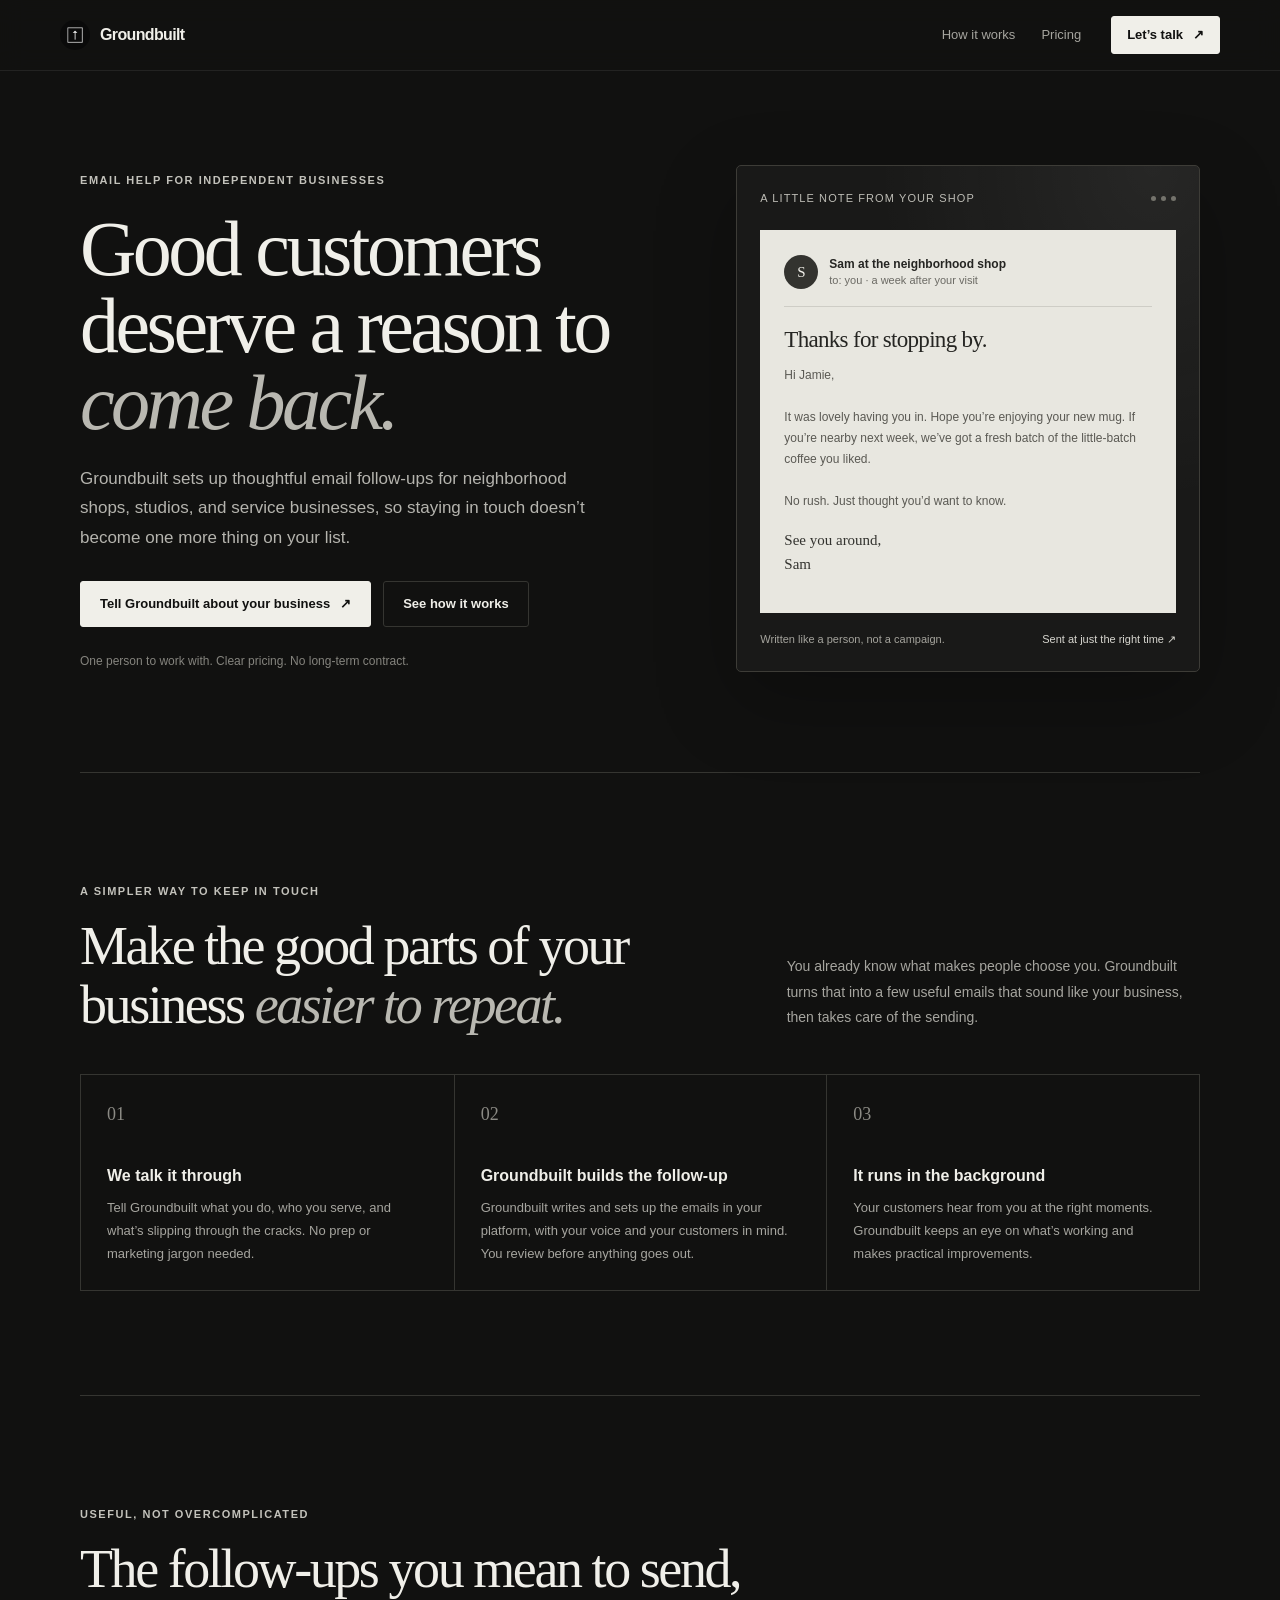
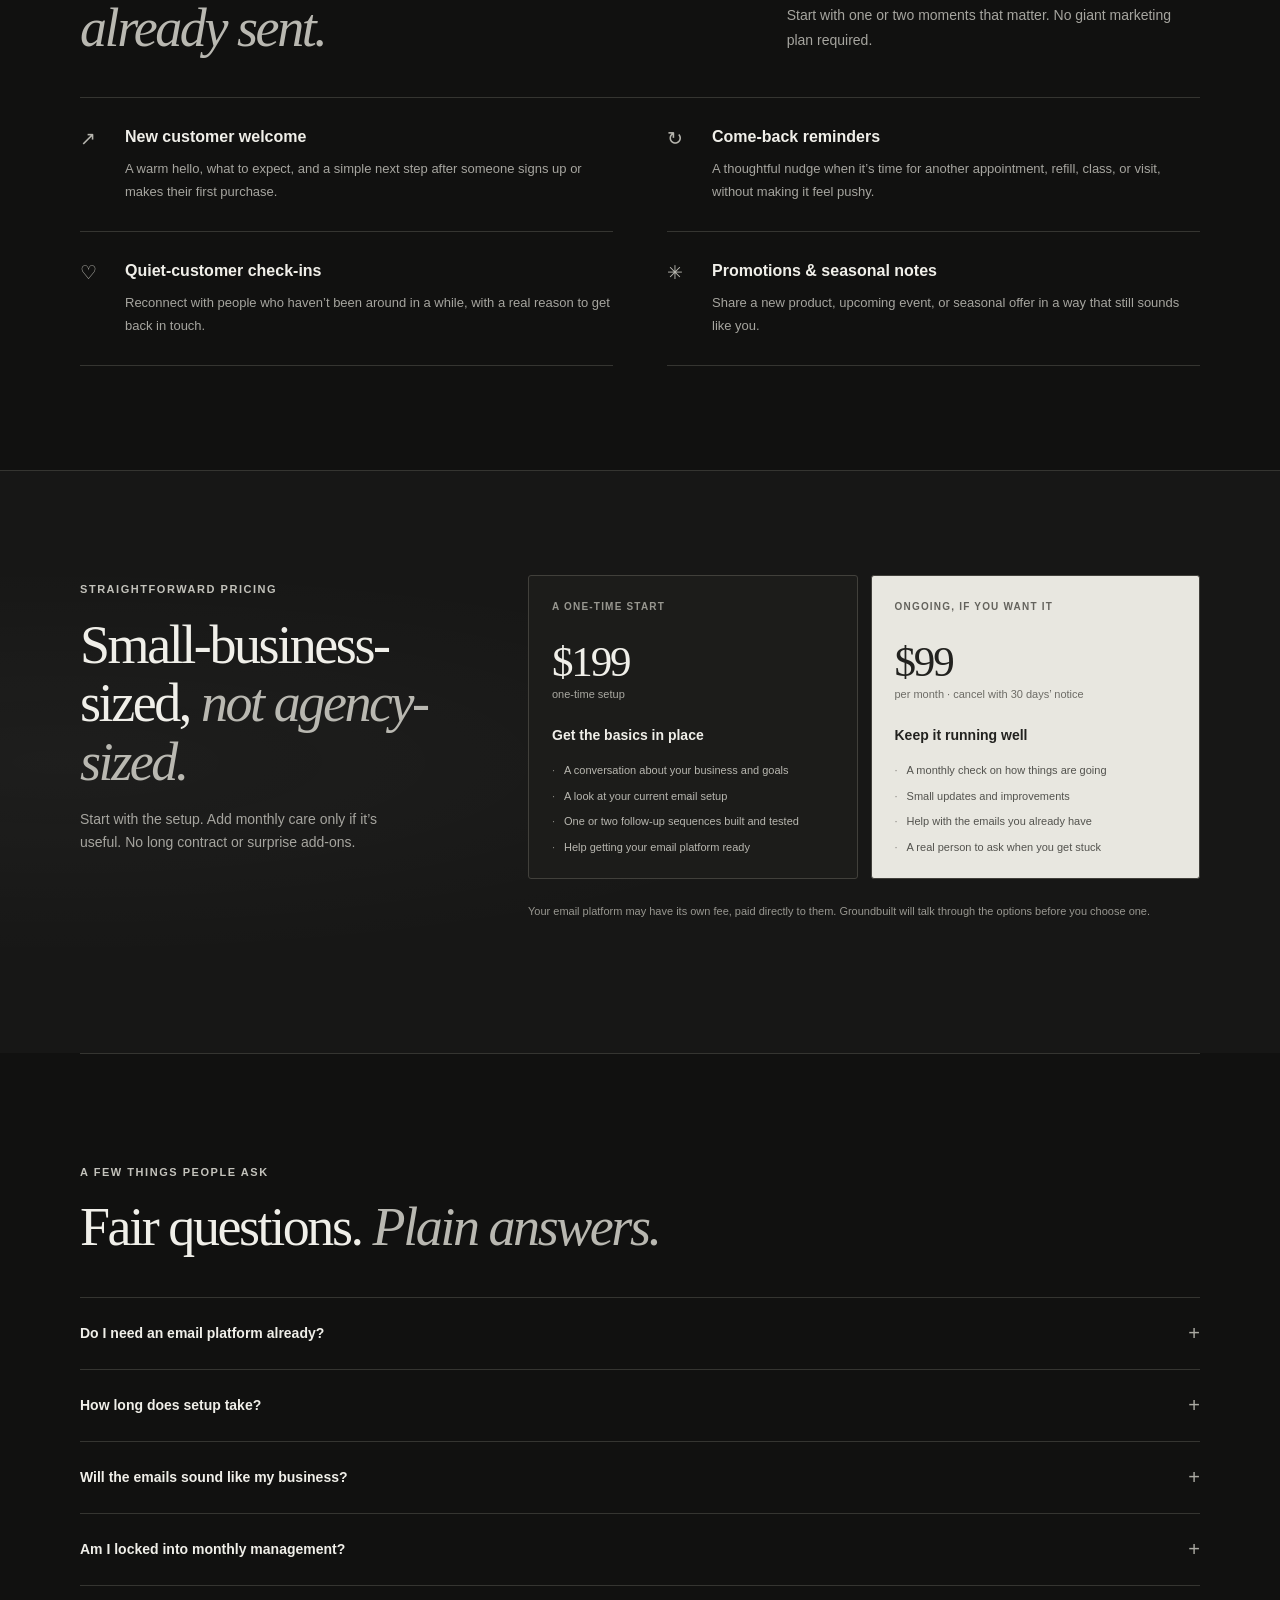
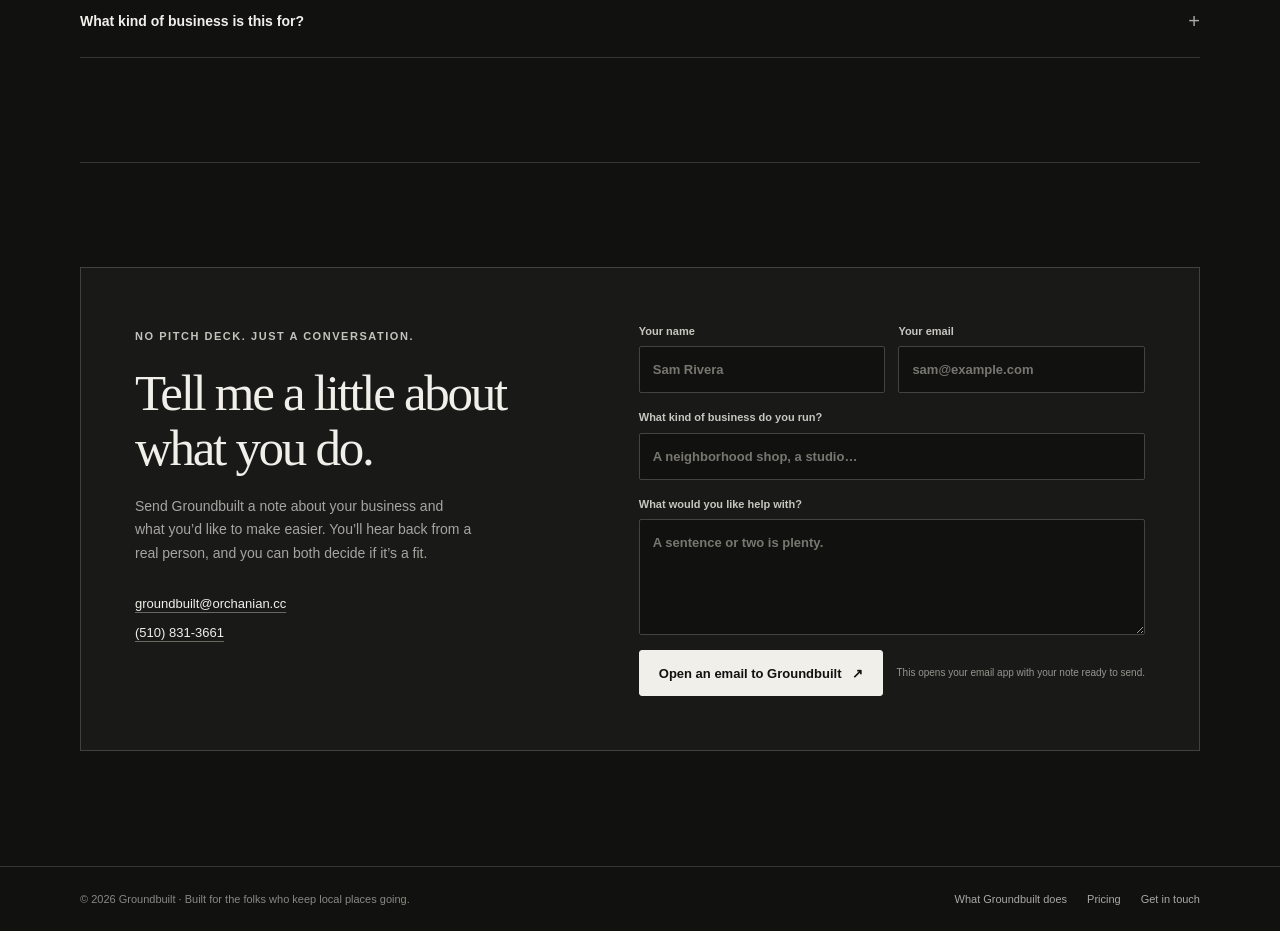
==== commit ff02876f: "u know for now lets not have a picture but a section that says founder: Jonathan Orchanian and a lin" ====
--- a/index.html
+++ b/index.html
@@ -1009,7 +1009,7 @@
                 <div class="price-cards">
                     <article class="price-card">
                         <p class="card-label">A one-time start</p>
-                        <p class="price">$299</p>
+                        <p class="price">$199</p>
                         <p class="price-period">one-time setup</p>
                         <h3>Get the basics in place</h3>
                         <ul>
@@ -1021,7 +1021,7 @@
                     </article>
                     <article class="price-card featured">
                         <p class="card-label">Ongoing, if you want it</p>
-                        <p class="price">$199</p>
+                        <p class="price">$99</p>
                         <p class="price-period">per month · cancel with 30 days’ notice</p>
                         <h3>Keep it running well</h3>
                         <ul>
@@ -1057,7 +1057,7 @@
                     </details>
                     <details>
                         <summary>Am I locked into monthly management?</summary>
-                        <p>No. The $299 setup is a one-time project. Ongoing management is optional at $199 per month, and you can stop with 30 days’ notice.</p>
+                        <p>No. The $199 setup is a one-time project. Ongoing management is optional at $99 per month, and you can stop with 30 days’ notice.</p>
                     </details>
                     <details>
                         <summary>What kind of business is this for?</summary>
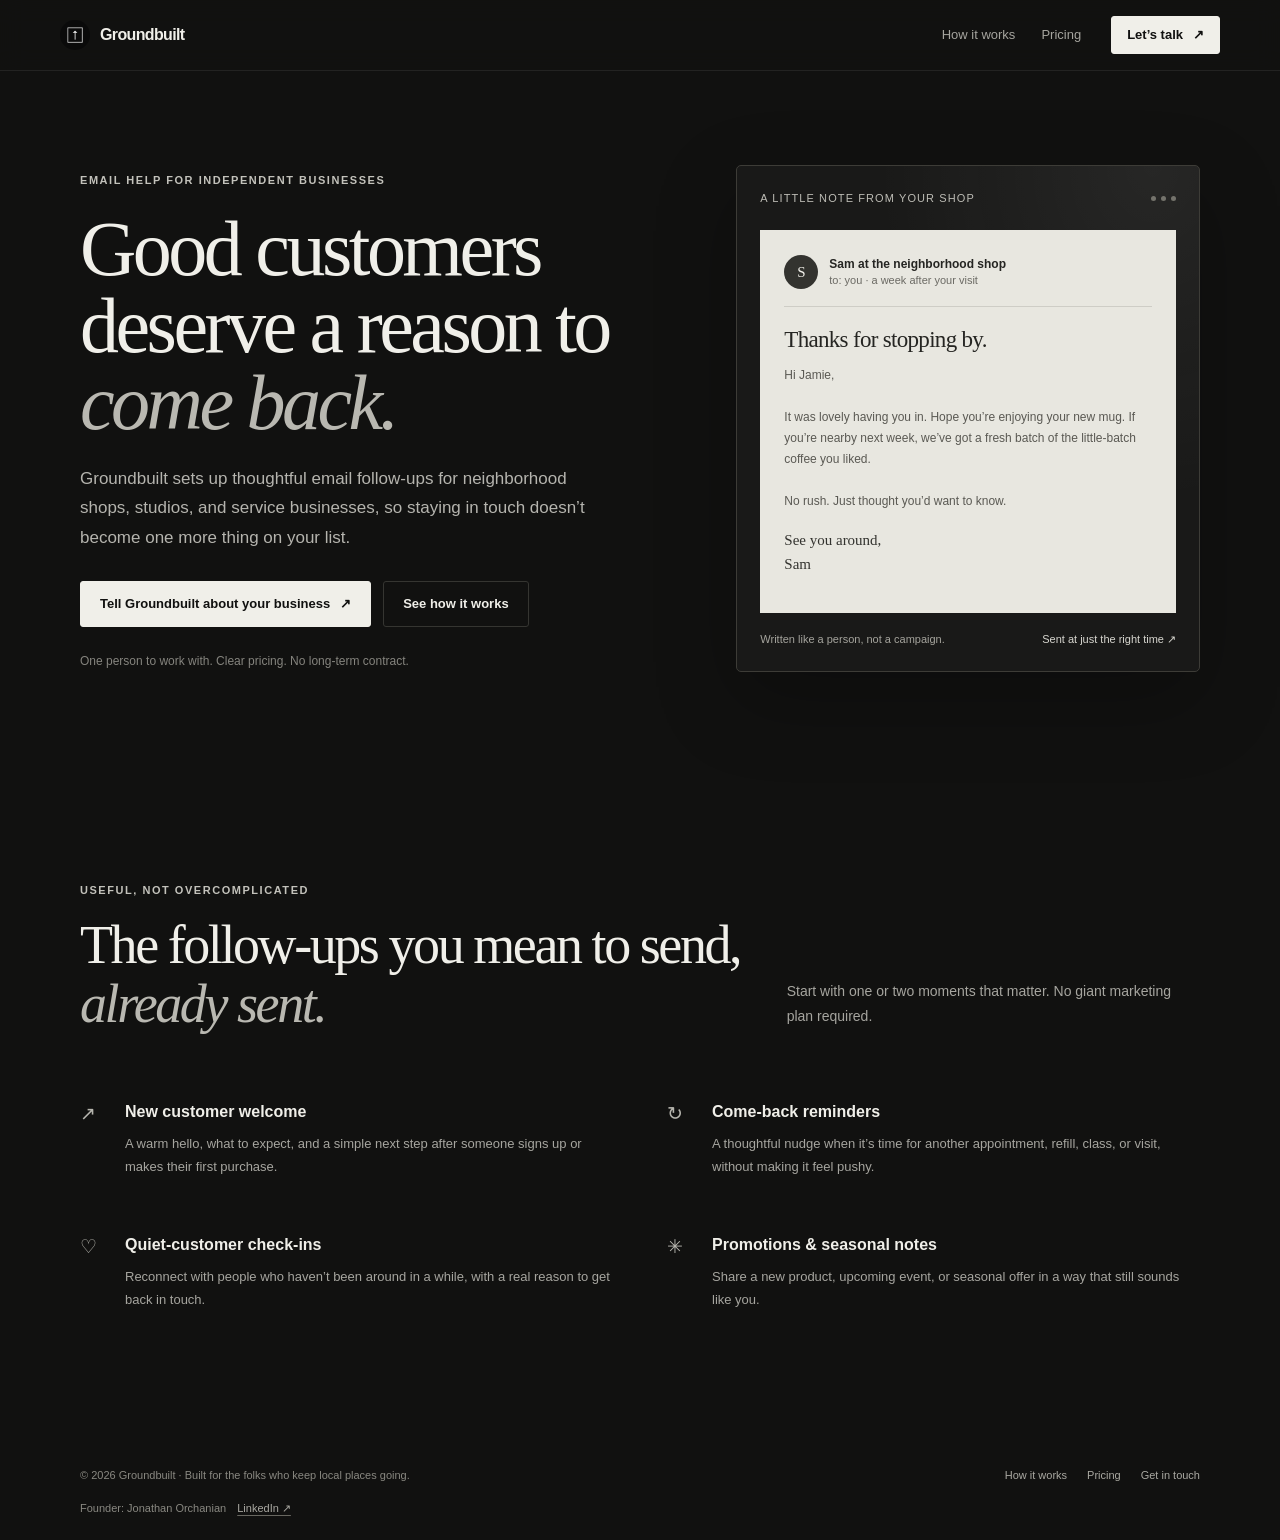
==== commit 36f00450: "very good job: [How it works](#how-it-works)[Pricing](#pricing)[Let’s talk](#contact) these buttons " ====
--- a/index.html
+++ b/index.html
@@ -341,7 +341,6 @@
         .section {
             padding-top: 104px;
             padding-bottom: 104px;
-            border-top: 1px solid var(--line);
         }
 
         .section-heading {
@@ -374,16 +373,12 @@
         .steps {
             display: grid;
             grid-template-columns: repeat(3, 1fr);
-            border: 1px solid var(--line);
+            gap: 32px;
         }
 
         .step {
             min-height: 196px;
-            padding: 25px 26px;
-        }
-
-        .step + .step {
-            border-left: 1px solid var(--line);
+            padding: 0;
         }
 
         .step-number {
@@ -415,7 +410,6 @@
             display: grid;
             grid-template-columns: repeat(2, 1fr);
             gap: 0 54px;
-            border-top: 1px solid var(--line);
         }
 
         .service {
@@ -423,17 +417,16 @@
             grid-template-columns: 30px 1fr;
             gap: 15px;
             padding: 25px 0 27px;
-            border-bottom: 1px solid var(--line);
+        }
+
+        .service h3 {
+            margin-top: 1px;
         }
 
         .service-mark {
             color: #b6b5ae;
             font-family: var(--serif);
             font-size: 19px;
-        }
-
-        .service h3 {
-            margin-top: 1px;
         }
 
         .pricing-section {
@@ -551,11 +544,12 @@
         }
 
         .faq-list {
-            border-top: 1px solid var(--line);
+            display: grid;
+            gap: 12px;
         }
 
         details {
-            border-bottom: 1px solid var(--line);
+            padding: 0 0 12px;
         }
 
         summary {
@@ -690,7 +684,6 @@
         }
 
         .site-footer {
-            border-top: 1px solid var(--line);
             padding: 23px 0;
         }
 
@@ -705,6 +698,19 @@
             margin: 0;
             color: #898881;
             font-size: 11px;
+        }
+
+        .footer-founder {
+            margin: 15px 0 0;
+            color: #898881;
+            font-size: 11px;
+        }
+
+        .footer-founder a {
+            margin-left: 8px;
+            color: #aaa9a2;
+            text-decoration-color: #686760;
+            text-underline-offset: 3px;
         }
 
         .footer-links {
@@ -846,14 +852,12 @@
                 grid-template-columns: 1fr;
             }
 
+            .steps {
+                gap: 30px;
+            }
+
             .step {
                 min-height: 0;
-                padding: 20px;
-            }
-
-            .step + .step {
-                border-top: 1px solid var(--line);
-                border-left: 0;
             }
 
             .step-number {
@@ -905,10 +909,10 @@
         </a>
         <div class="header-right">
             <nav class="main-nav" aria-label="Main navigation">
-                <a href="#how-it-works">How it works</a>
-                <a href="#pricing">Pricing</a>
+                <a href="how-it-works.html">How it works</a>
+                <a href="pricing.html">Pricing</a>
             </nav>
-            <a class="header-cta" href="#contact">Let’s talk <span aria-hidden="true">↗</span></a>
+            <a class="header-cta" href="contact.html">Let’s talk <span aria-hidden="true">↗</span></a>
         </div>
     </header>
 
@@ -920,8 +924,8 @@
                     <h1 id="hero-title">Good customers deserve a reason to <em>come back.</em></h1>
                     <p class="hero-copy">Groundbuilt sets up thoughtful email follow-ups for neighborhood shops, studios, and service businesses, so staying in touch doesn’t become one more thing on your list.</p>
                     <div class="hero-actions">
-                        <a class="button" href="#contact">Tell Groundbuilt about your business <span aria-hidden="true">↗</span></a>
-                        <a class="button button-secondary" href="#how-it-works">See how it works</a>
+                        <a class="button" href="contact.html">Tell Groundbuilt about your business <span aria-hidden="true">↗</span></a>
+                        <a class="button button-secondary" href="how-it-works.html">See how it works</a>
                     </div>
                     <p class="plain-note">One person to work with. Clear pricing. No long-term contract.</p>
                 </div>
@@ -944,31 +948,6 @@
                         <p class="email-signoff">See you around,<br>Sam</p>
                     </div>
                     <p class="scene-caption"><span>Written like a person, not a campaign.</span><span>Sent at just the right time ↗</span></p>
-                </div>
-            </section>
-
-            <section class="section" id="how-it-works">
-                <div class="section-heading">
-                    <p class="eyebrow">A simpler way to keep in touch</p>
-                    <h2>Make the good parts of your business <em>easier to repeat.</em></h2>
-                    <p class="section-intro">You already know what makes people choose you. Groundbuilt turns that into a few useful emails that sound like your business, then takes care of the sending.</p>
-                </div>
-                <div class="steps">
-                    <article class="step">
-                        <span class="step-number">01</span>
-                        <h3>We talk it through</h3>
-                        <p>Tell Groundbuilt what you do, who you serve, and what’s slipping through the cracks. No prep or marketing jargon needed.</p>
-                    </article>
-                    <article class="step">
-                        <span class="step-number">02</span>
-                        <h3>Groundbuilt builds the follow-up</h3>
-                        <p>Groundbuilt writes and sets up the emails in your platform, with your voice and your customers in mind. You review before anything goes out.</p>
-                    </article>
-                    <article class="step">
-                        <span class="step-number">03</span>
-                        <h3>It runs in the background</h3>
-                        <p>Your customers hear from you at the right moments. Groundbuilt keeps an eye on what’s working and makes practical improvements.</p>
-                    </article>
                 </div>
             </section>
 
@@ -998,137 +977,21 @@
                 </div>
             </section>
         </div>
-
-        <section class="section pricing-section" id="pricing">
-            <div class="wrap pricing-layout">
-                <div class="pricing-heading">
-                    <p class="eyebrow">Straightforward pricing</p>
-                    <h2>Small-business-sized, <em>not agency-sized.</em></h2>
-                    <p>Start with the setup. Add monthly care only if it’s useful. No long contract or surprise add-ons.</p>
-                </div>
-                <div class="price-cards">
-                    <article class="price-card">
-                        <p class="card-label">A one-time start</p>
-                        <p class="price">$199</p>
-                        <p class="price-period">one-time setup</p>
-                        <h3>Get the basics in place</h3>
-                        <ul>
-                            <li>A conversation about your business and goals</li>
-                            <li>A look at your current email setup</li>
-                            <li>One or two follow-up sequences built and tested</li>
-                            <li>Help getting your email platform ready</li>
-                        </ul>
-                    </article>
-                    <article class="price-card featured">
-                        <p class="card-label">Ongoing, if you want it</p>
-                        <p class="price">$99</p>
-                        <p class="price-period">per month · cancel with 30 days’ notice</p>
-                        <h3>Keep it running well</h3>
-                        <ul>
-                            <li>A monthly check on how things are going</li>
-                            <li>Small updates and improvements</li>
-                            <li>Help with the emails you already have</li>
-                            <li>A real person to ask when you get stuck</li>
-                        </ul>
-                    </article>
-                </div>
-                <p class="pricing-footnote">Your email platform may have its own fee, paid directly to them. Groundbuilt will talk through the options before you choose one.</p>
-            </div>
-        </section>
-
-        <div class="wrap">
-            <section class="section" id="faq">
-                <div class="section-heading">
-                    <p class="eyebrow">A few things people ask</p>
-                    <h2>Fair questions. <em>Plain answers.</em></h2>
-                </div>
-                <div class="faq-list">
-                    <details>
-                        <summary>Do I need an email platform already?</summary>
-                        <p>No. If you have one, Groundbuilt can start there. If not, Groundbuilt will help you find a straightforward option that fits your list and budget. The platform’s own fee is separate from Groundbuilt’s service.</p>
-                    </details>
-                    <details>
-                        <summary>How long does setup take?</summary>
-                        <p>Usually a couple of weeks, depending on how quickly Groundbuilt can gather your details and get access to the right tools. Groundbuilt will share a clear timeline before work begins.</p>
-                    </details>
-                    <details>
-                        <summary>Will the emails sound like my business?</summary>
-                        <p>That’s the point. Groundbuilt uses your words, your offers, and the way you actually talk to customers. You get to review and approve everything before it goes live.</p>
-                    </details>
-                    <details>
-                        <summary>Am I locked into monthly management?</summary>
-                        <p>No. The $199 setup is a one-time project. Ongoing management is optional at $99 per month, and you can stop with 30 days’ notice.</p>
-                    </details>
-                    <details>
-                        <summary>What kind of business is this for?</summary>
-                        <p>Independent shops, studios, and service businesses that want to stay in touch with their customers without adding another daily task. If you’re not sure whether it fits, just ask.</p>
-                    </details>
-                </div>
-            </section>
-
-            <section class="section contact-section" id="contact">
-                <div class="contact-panel">
-                    <div class="contact-copy">
-                        <p class="eyebrow">No pitch deck. Just a conversation.</p>
-                        <h2>Tell me a little about what you do.</h2>
-                        <p>Send Groundbuilt a note about your business and what you’d like to make easier. You’ll hear back from a real person, and you can both decide if it’s a fit.</p>
-                        <div class="contact-details">
-                            <a href="mailto:groundbuilt@orchanian.cc">groundbuilt@orchanian.cc</a>
-                            <a href="tel:+15108313661">(510) 831-3661</a>
-                        </div>
-                    </div>
-                    <form id="contact-form">
-                        <div class="form-row">
-                            <label for="name">Your name
-                                <input id="name" name="name" autocomplete="name" placeholder="Sam Rivera" required>
-                            </label>
-                            <label for="email">Your email
-                                <input id="email" name="email" type="email" autocomplete="email" placeholder="sam@example.com" required>
-                            </label>
-                        </div>
-                        <label for="business">What kind of business do you run?
-                            <input id="business" name="business" placeholder="A neighborhood shop, a studio…" required>
-                        </label>
-                        <label for="message">What would you like help with?
-                            <textarea id="message" name="message" placeholder="A sentence or two is plenty." required></textarea>
-                        </label>
-                        <div class="form-actions">
-                            <button class="button" type="submit">Open an email to Groundbuilt <span aria-hidden="true">↗</span></button>
-                            <p class="form-note">This opens your email app with your note ready to send.</p>
-                        </div>
-                    </form>
-                </div>
-            </section>
-        </div>
     </main>
 
     <footer class="site-footer">
         <div class="wrap footer-inner">
             <p>© 2026 Groundbuilt · Built for the folks who keep local places going.</p>
             <div class="footer-links">
-                <a href="#what-i-build">What Groundbuilt does</a>
-                <a href="#pricing">Pricing</a>
-                <a href="#contact">Get in touch</a>
+                <a href="how-it-works.html">How it works</a>
+                <a href="pricing.html">Pricing</a>
+                <a href="contact.html">Get in touch</a>
             </div>
         </div>
+        <div class="wrap">
+            <p class="footer-founder">Founder: Jonathan Orchanian <a href="https://www.linkedin.com/in/jonathanorchanian" target="_blank" rel="noopener noreferrer">LinkedIn ↗</a></p>
+        </div>
     </footer>
 
-    <script>
-        document.querySelector("#contact-form").addEventListener("submit", (event) => {
-            event.preventDefault();
-            const form = event.currentTarget;
-            const fields = new FormData(form);
-            const subject = `Email help for ${fields.get("business")}`;
-            const body = [
-                `Name: ${fields.get("name")}`,
-                `Email: ${fields.get("email")}`,
-                `Business: ${fields.get("business")}`,
-                "",
-                fields.get("message")
-            ].join("\n");
-
-            window.location.href = `mailto:groundbuilt@orchanian.cc?subject=${encodeURIComponent(subject)}&body=${encodeURIComponent(body)}`;
-        });
-    </script>
 </body>
 </html>
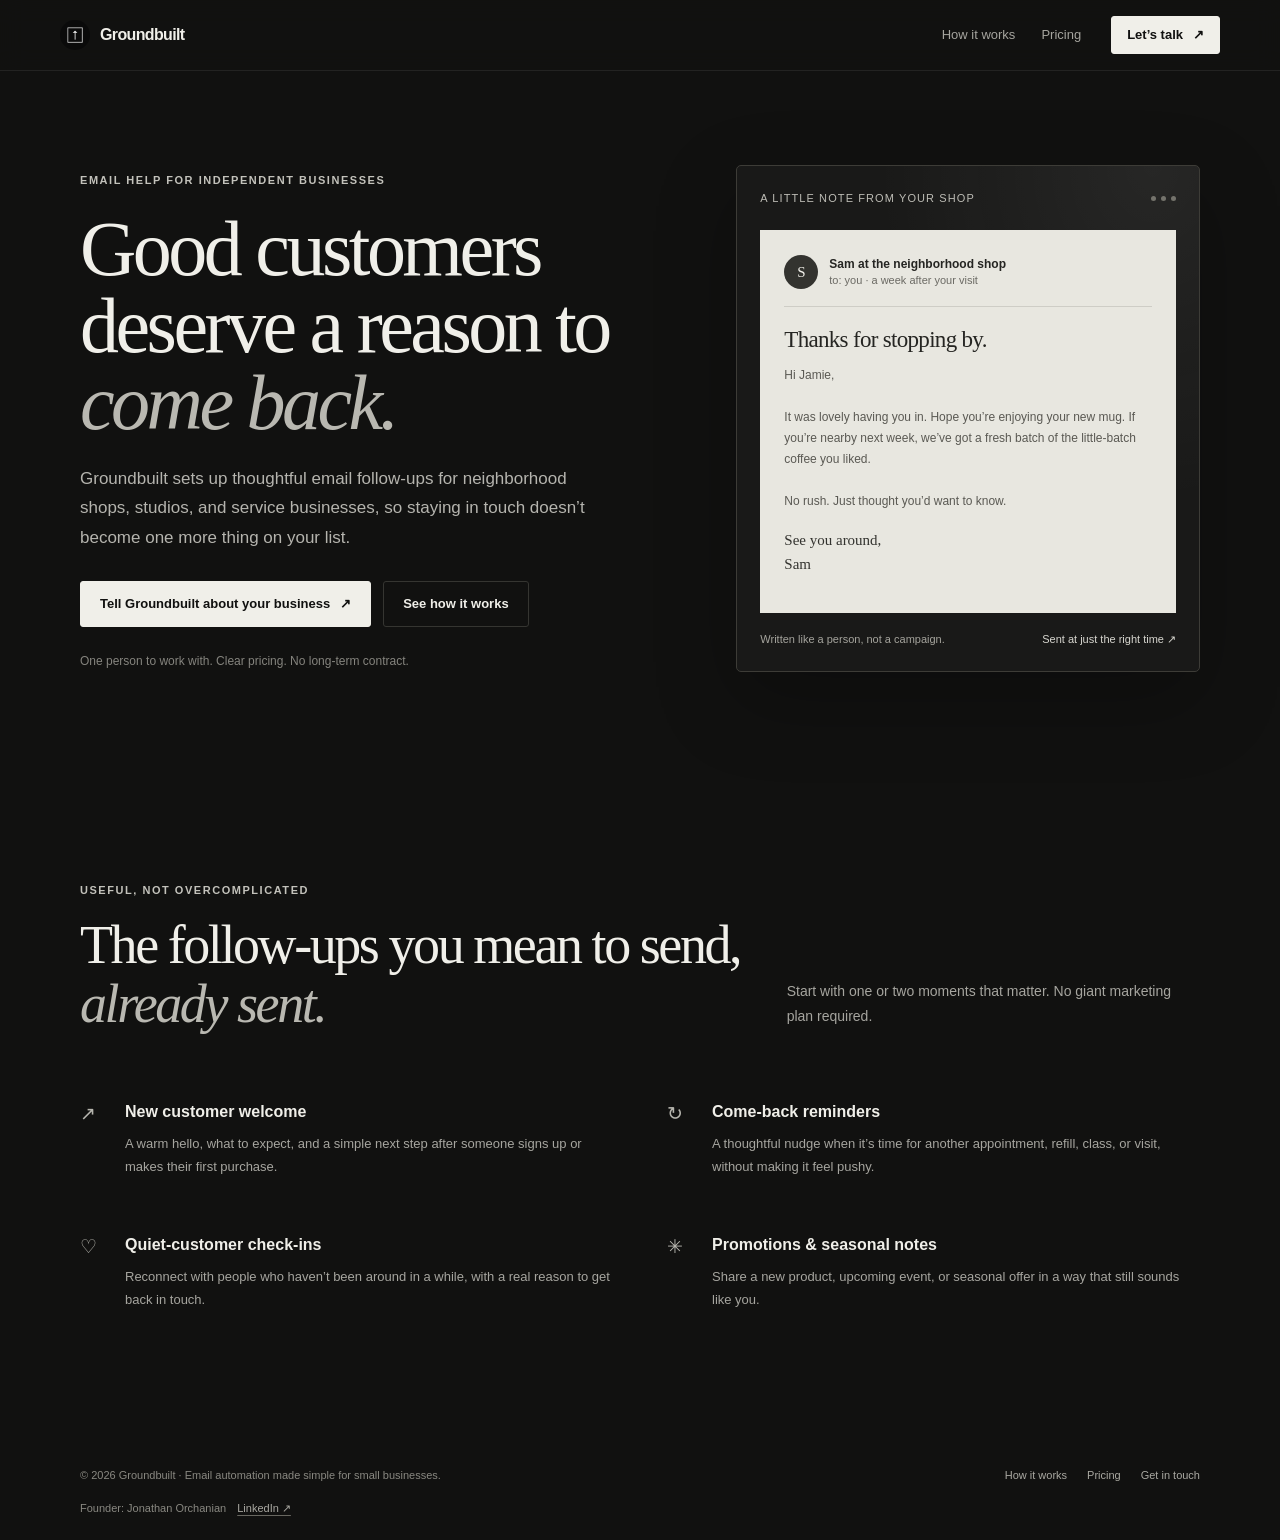
==== commit e2bd0be8: "@ 2026 Groundbuilt · Built for the folks who keep local places going. lets acutally have it say Emai" ====
--- a/index.html
+++ b/index.html
@@ -981,7 +981,7 @@
 
     <footer class="site-footer">
         <div class="wrap footer-inner">
-            <p>© 2026 Groundbuilt · Built for the folks who keep local places going.</p>
+            <p>© 2026 Groundbuilt · Email automation made simple for small businesses.</p>
             <div class="footer-links">
                 <a href="how-it-works.html">How it works</a>
                 <a href="pricing.html">Pricing</a>
